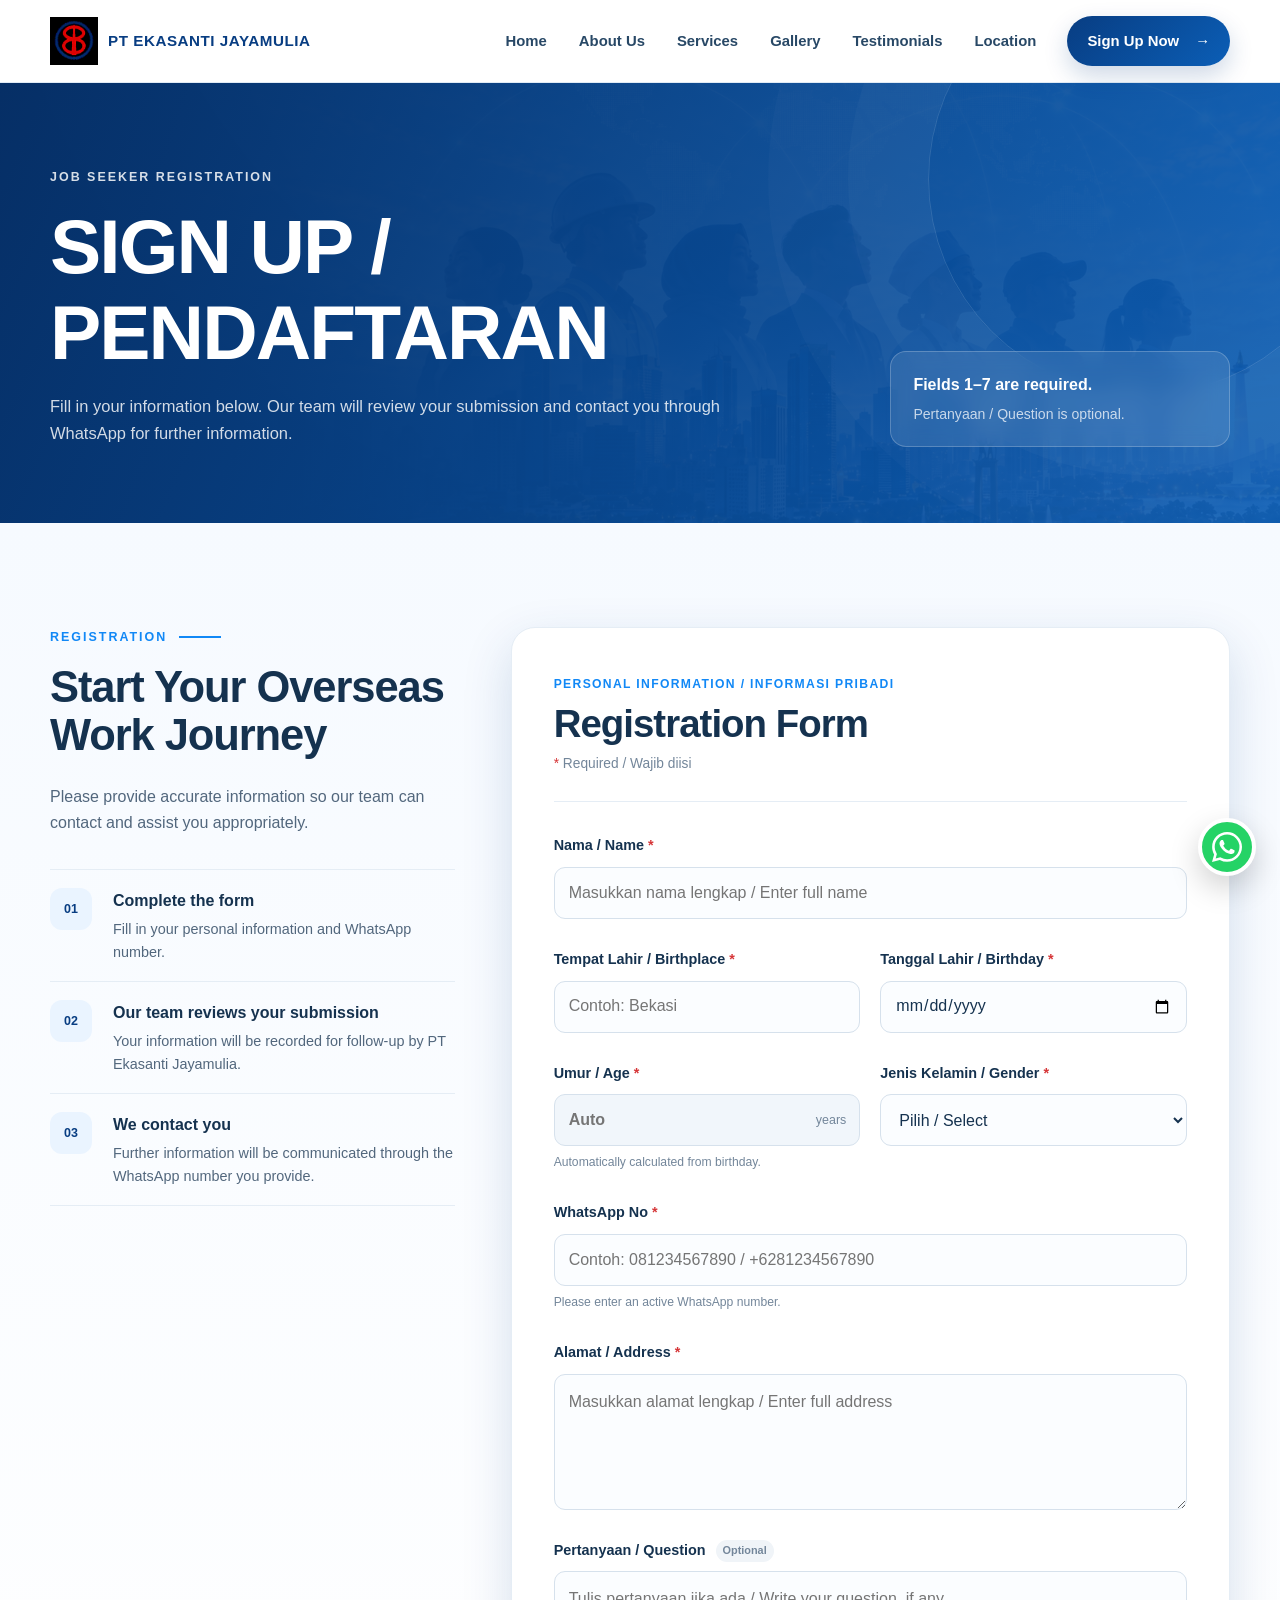
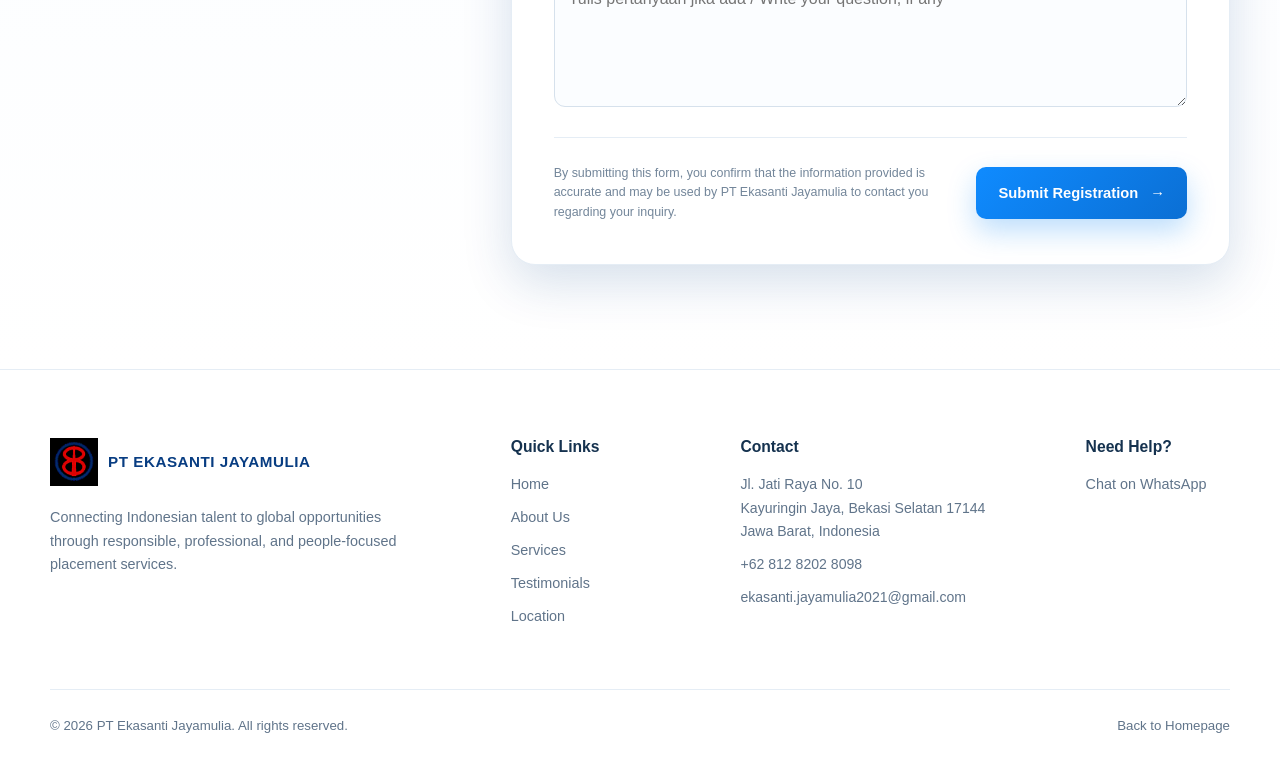
==== signup.html @ bb8eabd7 "Sign up" ====
<!DOCTYPE html>
<html lang="en">
<head>
  <meta charset="UTF-8" />
  <meta name="viewport" content="width=device-width, initial-scale=1.0" />
  <meta name="description" content="Sign up for overseas job placement information with PT Ekasanti Jayamulia." />
  <title>Sign Up | PT Ekasanti Jayamulia</title>
  <link rel="stylesheet" href="style.css" />
</head>
<body>
  <header class="site-header">
    <div class="container nav-wrap">
      <a class="brand" href="index.html#home" aria-label="PT Ekasanti Jayamulia home">
        <img src="assets/logo.png" alt="PT Ekasanti Jayamulia logo" />
        <span>PT EKASANTI JAYAMULIA</span>
      </a>

      <input class="nav-toggle" type="checkbox" id="nav-toggle" />
      <label class="nav-toggle-label" for="nav-toggle" aria-label="Toggle navigation">
        <span></span><span></span><span></span>
      </label>

      <nav class="main-nav" aria-label="Primary navigation">
        <a href="index.html#home">Home</a>
        <a href="index.html#about">About Us</a>
        <a href="index.html#services">Services</a>
        <a href="index.html#gallery">Gallery</a>
        <a href="index.html#testimonials">Testimonials</a>
        <a href="index.html#location">Location</a>
        <a class="nav-cta" href="#signup-form">Sign Up Now <span>→</span></a>
      </nav>
    </div>
  </header>

  <main>
    <section class="signup-hero">
      <div class="container signup-hero-inner">
        <div>
          <p class="eyebrow light">Job Seeker Registration</p>
          <h1>Sign Up / Pendaftaran</h1>
          <p>Fill in your information below. Our team will review your submission and contact you through WhatsApp for further information.</p>
        </div>
        <div class="signup-hero-note">
          <strong>Fields 1–7 are required.</strong>
          <span>Pertanyaan / Question is optional.</span>
        </div>
      </div>
    </section>

    <section class="section signup-section">
      <div class="container signup-layout">
        <aside class="signup-info">
          <p class="eyebrow">Registration <span></span></p>
          <h2>Start Your Overseas Work Journey</h2>
          <p>Please provide accurate information so our team can contact and assist you appropriately.</p>

          <div class="signup-info-card">
            <span class="signup-step">01</span>
            <div>
              <strong>Complete the form</strong>
              <p>Fill in your personal information and WhatsApp number.</p>
            </div>
          </div>
          <div class="signup-info-card">
            <span class="signup-step">02</span>
            <div>
              <strong>Our team reviews your submission</strong>
              <p>Your information will be recorded for follow-up by PT Ekasanti Jayamulia.</p>
            </div>
          </div>
          <div class="signup-info-card">
            <span class="signup-step">03</span>
            <div>
              <strong>We contact you</strong>
              <p>Further information will be communicated through the WhatsApp number you provide.</p>
            </div>
          </div>
        </aside>

        <div class="signup-form-card">
          <div class="form-heading">
            <span class="form-kicker">Personal Information / Informasi Pribadi</span>
            <h2>Registration Form</h2>
            <p><span class="required-mark">*</span> Required / Wajib diisi</p>
          </div>

          <form id="signup-form" data-endpoint="PASTE_YOUR_GOOGLE_APPS_SCRIPT_WEB_APP_URL_HERE" novalidate>
            <div class="form-grid">
              <div class="form-field full-width">
                <label for="name">Nama / Name <span class="required-mark">*</span></label>
                <input type="text" id="name" name="name" autocomplete="name" placeholder="Masukkan nama lengkap / Enter full name" required />
                <span class="field-error" data-error-for="name"></span>
              </div>

              <div class="form-field">
                <label for="birthplace">Tempat Lahir / Birthplace <span class="required-mark">*</span></label>
                <input type="text" id="birthplace" name="birthplace" placeholder="Contoh: Bekasi" required />
                <span class="field-error" data-error-for="birthplace"></span>
              </div>

              <div class="form-field">
                <label for="birthday">Tanggal Lahir / Birthday <span class="required-mark">*</span></label>
                <input type="date" id="birthday" name="birthday" required />
                <span class="field-error" data-error-for="birthday"></span>
              </div>

              <div class="form-field">
                <label for="age">Umur / Age <span class="required-mark">*</span></label>
                <div class="input-with-suffix">
                  <input type="number" id="age" name="age" inputmode="numeric" placeholder="Auto" readonly required />
                  <span>years</span>
                </div>
                <small class="field-help">Automatically calculated from birthday.</small>
                <span class="field-error" data-error-for="age"></span>
              </div>

              <div class="form-field">
                <label for="gender">Jenis Kelamin / Gender <span class="required-mark">*</span></label>
                <select id="gender" name="gender" required>
                  <option value="" selected disabled>Pilih / Select</option>
                  <option value="Laki-laki / Male">Laki-laki / Male</option>
                  <option value="Perempuan / Female">Perempuan / Female</option>
                </select>
                <span class="field-error" data-error-for="gender"></span>
              </div>

              <div class="form-field full-width">
                <label for="whatsapp">WhatsApp No <span class="required-mark">*</span></label>
                <input type="tel" id="whatsapp" name="whatsapp" inputmode="tel" autocomplete="tel" placeholder="Contoh: 081234567890 / +6281234567890" required />
                <small class="field-help">Please enter an active WhatsApp number.</small>
                <span class="field-error" data-error-for="whatsapp"></span>
              </div>

              <div class="form-field full-width">
                <label for="address">Alamat / Address <span class="required-mark">*</span></label>
                <textarea id="address" name="address" rows="4" autocomplete="street-address" placeholder="Masukkan alamat lengkap / Enter full address" required></textarea>
                <span class="field-error" data-error-for="address"></span>
              </div>

              <div class="form-field full-width">
                <label for="question">Pertanyaan / Question <span class="optional-label">Optional</span></label>
                <textarea id="question" name="question" rows="4" placeholder="Tulis pertanyaan jika ada / Write your question, if any"></textarea>
              </div>
            </div>

            <div class="honeypot" aria-hidden="true">
              <label for="website">Website</label>
              <input type="text" id="website" name="website" tabindex="-1" autocomplete="off" />
            </div>

            <input type="hidden" name="source" value="EJM Website Sign Up Form" />

            <div class="form-submit-row">
              <p>By submitting this form, you confirm that the information provided is accurate and may be used by PT Ekasanti Jayamulia to contact you regarding your inquiry.</p>
              <button class="btn btn-primary submit-btn" type="submit">
                <span class="submit-label">Submit Registration</span>
                <span class="submit-arrow">→</span>
              </button>
            </div>

            <div class="form-status" id="form-status" role="status" aria-live="polite"></div>
          </form>
        </div>
      </div>
    </section>
  </main>

  <footer class="site-footer signup-footer">
    <div class="container footer-grid">
      <div class="footer-brand">
        <a class="brand" href="index.html#home">
          <img src="assets/logo.png" alt="PT Ekasanti Jayamulia logo" />
          <span>PT EKASANTI JAYAMULIA</span>
        </a>
        <p>Connecting Indonesian talent to global opportunities through responsible, professional, and people-focused placement services.</p>
      </div>

      <div class="footer-col">
        <h3>Quick Links</h3>
        <a href="index.html#home">Home</a>
        <a href="index.html#about">About Us</a>
        <a href="index.html#services">Services</a>
        <a href="index.html#testimonials">Testimonials</a>
        <a href="index.html#location">Location</a>
      </div>

      <div class="footer-col footer-contact">
        <h3>Contact</h3>
        <p>Jl. Jati Raya No. 10<br />Kayuringin Jaya, Bekasi Selatan 17144<br />Jawa Barat, Indonesia</p>
        <a href="tel:+6281282028098">+62 812 8202 8098</a>
        <a href="mailto:ekasanti.jayamulia2021@gmail.com">ekasanti.jayamulia2021@gmail.com</a>
      </div>

      <div class="footer-col">
        <h3>Need Help?</h3>
        <a href="https://wa.me/6281282028098?text=Hello%20PT%20Ekasanti%20Jayamulia%2C%20I%20need%20help%20with%20the%20registration%20form." target="_blank" rel="noopener">Chat on WhatsApp</a>
      </div>
    </div>

    <div class="container footer-bottom">
      <span>© 2026 PT Ekasanti Jayamulia. All rights reserved.</span>
      <a href="index.html">Back to Homepage</a>
    </div>
  </footer>

  <a class="floating-whatsapp" href="https://wa.me/6281282028098?text=Hello%20PT%20Ekasanti%20Jayamulia%2C%20I%20need%20help%20with%20the%20registration%20form." target="_blank" rel="noopener" aria-label="Chat with us on WhatsApp">
    <svg viewBox="0 0 24 24" aria-hidden="true"><path d="M20.5 3.5A11.86 11.86 0 0 0 12.04 0C5.46 0 .1 5.35.1 11.93c0 2.1.55 4.16 1.6 5.97L0 24l6.26-1.64a11.9 11.9 0 0 0 5.78 1.47h.01C18.63 23.83 24 18.48 24 11.9c0-3.18-1.24-6.16-3.5-8.4ZM12.04 21.82a9.87 9.87 0 0 1-5.03-1.38l-.36-.21-3.72.98.99-3.62-.24-.37a9.84 9.84 0 0 1-1.52-5.29c0-5.46 4.45-9.9 9.91-9.9 2.65 0 5.13 1.03 7 2.9a9.84 9.84 0 0 1 2.9 7c-.02 5.46-4.47 9.9-9.93 9.9Zm5.43-7.42c-.3-.15-1.76-.87-2.03-.97-.27-.1-.47-.15-.67.15-.2.3-.77.97-.94 1.17-.17.2-.35.22-.65.07-.3-.15-1.25-.46-2.39-1.48a8.96 8.96 0 0 1-1.65-2.05c-.17-.3-.02-.46.13-.61.13-.13.3-.35.45-.52.15-.17.2-.3.3-.5.1-.2.05-.37-.03-.52-.07-.15-.67-1.62-.92-2.22-.24-.58-.49-.5-.67-.51h-.57c-.2 0-.52.07-.79.37-.27.3-1.04 1.02-1.04 2.49s1.07 2.89 1.22 3.09c.15.2 2.1 3.2 5.08 4.48.71.31 1.27.49 1.7.63.71.23 1.36.2 1.87.12.57-.08 1.76-.72 2.01-1.42.25-.7.25-1.3.17-1.42-.07-.13-.27-.2-.57-.35Z"/></svg>
  </a>

  <script src="signup.js"></script>
</body>
</html>
---- style.css ----
:root {
  --navy: #083d82;
  --navy-2: #062f66;
  --blue: #1188f6;
  --blue-2: #0c73d8;
  --sky: #eaf4ff;
  --ink: #15324f;
  --text: #52677d;
  --muted: #73869a;
  --line: #e5edf5;
  --bg: #f7faff;
  --white: #ffffff;
  --shadow: 0 14px 40px rgba(18, 66, 115, 0.09);
  --shadow-strong: 0 18px 50px rgba(9, 61, 130, 0.16);
  --radius: 22px;
  --container: 1180px;
}

* {
  box-sizing: border-box;
}

html {
  scroll-behavior: smooth;
  scroll-padding-top: 90px;
}

body {
  margin: 0;
  color: var(--text);
  background: var(--white);
  font-family: Inter, ui-sans-serif, -apple-system, BlinkMacSystemFont, "Segoe UI", Roboto, Arial, sans-serif;
  line-height: 1.65;
  -webkit-font-smoothing: antialiased;
}

img {
  display: block;
  max-width: 100%;
}

a {
  color: inherit;
  text-decoration: none;
}

button,
input,
textarea,
select {
  font: inherit;
}

.container {
  width: min(calc(100% - 40px), var(--container));
  margin-inline: auto;
}

.section {
  padding: 104px 0;
}

h1,
h2,
h3,
p {
  margin-top: 0;
}

h1,
h2,
h3 {
  color: var(--ink);
  line-height: 1.12;
}

h1,
h2 {
  font-family: "Arial Narrow", "Roboto Condensed", "Aptos Narrow", Arial, sans-serif;
  letter-spacing: -0.025em;
}

h2 {
  margin-bottom: 24px;
  font-size: clamp(2.15rem, 4vw, 3.35rem);
  font-weight: 800;
}

h3 {
  font-size: 1.15rem;
}

.eyebrow {
  display: flex;
  align-items: center;
  gap: 12px;
  margin-bottom: 15px;
  color: var(--blue);
  font-size: 0.78rem;
  font-weight: 800;
  letter-spacing: 0.16em;
  text-transform: uppercase;
}

.eyebrow > span {
  display: inline-block;
  width: 42px;
  height: 2px;
  background: currentColor;
}

.eyebrow.light {
  color: rgba(255, 255, 255, 0.84);
}

.muted {
  color: var(--muted);
}

.site-header {
  position: sticky;
  top: 0;
  z-index: 1000;
  border-bottom: 1px solid rgba(222, 233, 244, 0.9);
  background: rgba(255, 255, 255, 0.95);
  backdrop-filter: blur(16px);
}

.nav-wrap {
  display: flex;
  min-height: 82px;
  align-items: center;
  justify-content: space-between;
  gap: 26px;
}

.brand {
  display: inline-flex;
  align-items: center;
  gap: 10px;
  min-width: max-content;
  color: var(--navy);
  font-family: "Arial Narrow", Arial, sans-serif;
  font-size: 0.95rem;
  font-weight: 900;
  letter-spacing: 0.035em;
}

.brand img {
  width: 48px;
  height: 48px;
  object-fit: contain;
}

.main-nav {
  display: flex;
  align-items: center;
  gap: 6px;
  color: #284866;
  font-size: 0.93rem;
  font-weight: 650;
}

.main-nav > a:not(.nav-cta) {
  padding: 11px 13px;
  border-radius: 12px;
  transition: background 0.2s ease, color 0.2s ease;
}

.main-nav > a:not(.nav-cta):hover,
.main-nav > a.active {
  color: var(--navy);
  background: var(--sky);
}

.nav-cta {
  display: inline-flex;
  align-items: center;
  gap: 16px;
  margin-left: 12px;
  padding: 13px 20px;
  border-radius: 999px;
  color: var(--white);
  background: linear-gradient(135deg, var(--navy), #0b5eb6);
  box-shadow: 0 10px 24px rgba(8, 61, 130, 0.2);
}

.nav-cta:hover {
  transform: translateY(-1px);
}

.nav-toggle,
.nav-toggle-label {
  display: none;
}

.hero {
  position: relative;
  min-height: 690px;
  display: flex;
  align-items: center;
  overflow: hidden;
  background-image: url("assets/hero.png");
  background-size: cover;
  background-position: center;
}

.hero::after {
  content: "";
  position: absolute;
  inset: 0;
  background: linear-gradient(90deg, rgba(2, 30, 70, 0.42) 0%, rgba(2, 30, 70, 0.1) 46%, rgba(0, 0, 0, 0) 75%);
}

.hero-overlay {
  position: absolute;
  inset: 0;
  background: linear-gradient(180deg, rgba(0, 34, 75, 0.02) 40%, rgba(0, 23, 56, 0.2) 100%);
}

.hero-content {
  position: relative;
  z-index: 2;
  padding-top: 40px;
  padding-bottom: 40px;
}

.hero-content > * {
  max-width: 610px;
}

.hero h1 {
  margin-bottom: 22px;
  color: var(--white);
  font-size: clamp(3rem, 6.4vw, 5.7rem);
  font-weight: 900;
  text-transform: uppercase;
  text-shadow: 0 6px 24px rgba(0, 0, 0, 0.16);
}

.hero-copy {
  margin-bottom: 34px;
  color: rgba(255, 255, 255, 0.9);
  font-size: 1.05rem;
  line-height: 1.75;
}

.hero-actions {
  display: flex;
  flex-wrap: wrap;
  gap: 14px;
}

.btn {
  display: inline-flex;
  min-height: 52px;
  align-items: center;
  justify-content: center;
  gap: 12px;
  padding: 0 22px;
  border-radius: 10px;
  font-size: 0.92rem;
  font-weight: 800;
  transition: transform 0.2s ease, box-shadow 0.2s ease, background 0.2s ease;
}

.btn:hover {
  transform: translateY(-2px);
}

.btn-primary {
  color: var(--white);
  background: linear-gradient(135deg, #0f8bff, #0b6fd4);
  box-shadow: 0 12px 28px rgba(17, 136, 246, 0.28);
}

.btn-light {
  color: var(--navy);
  background: var(--white);
  box-shadow: 0 12px 30px rgba(0, 0, 0, 0.08);
}

.two-col {
  display: grid;
  grid-template-columns: 0.95fr 1.05fr;
  gap: 74px;
  align-items: center;
}

.about-image-wrap {
  position: relative;
}

.about-image-wrap > img {
  width: 100%;
  aspect-ratio: 1 / 1;
  object-fit: cover;
  border-radius: 24px;
  box-shadow: var(--shadow-strong);
}

.experience-badge {
  position: absolute;
  right: -28px;
  bottom: 30px;
  width: 170px;
  padding: 20px;
  border-radius: 18px;
  color: var(--white);
  background: linear-gradient(145deg, var(--navy), var(--blue));
  box-shadow: var(--shadow-strong);
}

.experience-badge strong {
  display: block;
  margin-bottom: 4px;
  font-size: 2.3rem;
  line-height: 1;
}

.experience-badge span {
  display: block;
  font-size: 0.82rem;
  line-height: 1.35;
}

.about-copy p:not(.eyebrow) {
  margin-bottom: 18px;
  font-size: 1.02rem;
}

.services-section {
  background: linear-gradient(180deg, #f9fbfe 0%, #f4f9ff 100%);
}

.section-heading {
  margin-bottom: 42px;
}

.split-heading {
  display: flex;
  align-items: end;
  justify-content: space-between;
  gap: 30px;
}

.split-heading h2 {
  margin-bottom: 0;
}

.text-link {
  display: inline-flex;
  align-items: center;
  gap: 12px;
  padding: 11px 18px;
  border: 1px solid #b9d7f5;
  border-radius: 999px;
  color: var(--navy);
  font-size: 0.9rem;
  font-weight: 800;
  background: var(--white);
}

.service-grid {
  display: grid;
  grid-template-columns: repeat(4, 1fr);
  gap: 20px;
}

.service-card {
  overflow: hidden;
  border: 1px solid #e3edf8;
  border-radius: 18px;
  background: var(--white);
  box-shadow: var(--shadow);
  transition: transform 0.25s ease, box-shadow 0.25s ease;
}

.service-card:hover {
  transform: translateY(-6px);
  box-shadow: var(--shadow-strong);
}

.service-card > img {
  width: 100%;
  aspect-ratio: 1.45 / 1;
  object-fit: cover;
}

.service-body {
  display: flex;
  min-height: 116px;
  align-items: center;
  gap: 14px;
  padding: 20px;
}

.service-body h3 {
  margin: 0;
  color: var(--navy);
  font-size: 1.02rem;
  line-height: 1.35;
}

.icon-circle {
  flex: 0 0 48px;
  display: grid;
  width: 48px;
  height: 48px;
  place-items: center;
  border-radius: 50%;
  color: var(--white);
  background: var(--blue);
}

.icon-circle svg {
  width: 25px;
  fill: currentColor;
}

.opportunity-section {
  background: var(--white);
}

.opportunity-grid {
  display: grid;
  grid-template-columns: repeat(2, minmax(0, 1fr));
  border: 1px solid var(--line);
  border-radius: 26px;
  overflow: hidden;
  box-shadow: var(--shadow);
}

.opportunity-panel {
  padding: 52px;
  background: #fbfdff;
}

.opportunity-panel + .opportunity-panel {
  border-left: 1px solid var(--line);
  background: #f8fbff;
}

.opportunity-panel h2 {
  font-size: clamp(2rem, 3.2vw, 2.75rem);
}

.country-grid {
  display: grid;
  grid-template-columns: repeat(3, 1fr);
  gap: 13px;
  margin: 30px 0 22px;
}

.country {
  display: flex;
  min-height: 118px;
  flex-direction: column;
  align-items: center;
  justify-content: center;
  gap: 8px;
  padding: 16px 8px;
  border: 1px solid #e5edf7;
  border-radius: 14px;
  background: var(--white);
  text-align: center;
}

.flag {
  display: grid;
  width: 52px;
  height: 52px;
  place-items: center;
  border: 2px solid #d3e4f8;
  border-radius: 50%;
  font-size: 1.9rem;
  background: var(--white);
}

.country strong {
  color: var(--navy);
  font-size: 0.8rem;
  text-transform: uppercase;
}

.opportunity-panel small {
  color: #8494a5;
}

.sector-grid {
  display: grid;
  grid-template-columns: repeat(3, 1fr);
  gap: 14px;
  margin-top: 30px;
}

.sector-card {
  display: flex;
  min-height: 130px;
  flex-direction: column;
  align-items: center;
  justify-content: center;
  gap: 9px;
  padding: 18px 10px;
  border: 1px solid #e5edf7;
  border-radius: 14px;
  background: var(--white);
  text-align: center;
  box-shadow: 0 7px 20px rgba(21, 74, 127, 0.04);
}

.sector-card span {
  font-size: 2rem;
}

.sector-card strong {
  color: var(--navy);
  font-size: 0.8rem;
  line-height: 1.4;
}

.gallery-section {
  background: linear-gradient(180deg, #f4f8fe 0%, #ffffff 80%);
}

.centered-heading {
  max-width: 700px;
  margin-right: auto;
  margin-left: auto;
  text-align: center;
}

.centered-heading .eyebrow {
  justify-content: center;
}

.centered-heading h2 {
  margin-bottom: 14px;
}

.centered-heading > p:last-child {
  color: var(--muted);
}

.gallery-grid {
  display: grid;
  grid-template-columns: repeat(4, 1fr);
  grid-auto-rows: 190px;
  gap: 14px;
}

.gallery-item {
  margin: 0;
  overflow: hidden;
  border-radius: 16px;
  background: #dfeaf5;
}

.gallery-item.wide {
  grid-column: span 2;
}

.gallery-item.tall {
  grid-row: span 2;
}

.gallery-item img {
  width: 100%;
  height: 100%;
  object-fit: cover;
  transition: transform 0.45s ease;
}

.gallery-item:hover img {
  transform: scale(1.06);
}

.testimonials-section {
  background: var(--white);
}

.testimonial-grid {
  display: grid;
  grid-template-columns: repeat(3, 1fr);
  gap: 22px;
}

.testimonial-card {
  display: grid;
  grid-template-columns: 88px 1fr;
  gap: 18px;
  padding: 24px;
  border: 1px solid var(--line);
  border-radius: 20px;
  background: var(--white);
  box-shadow: var(--shadow);
}

.testimonial-card img {
  width: 88px;
  height: 108px;
  object-fit: cover;
  border-radius: 13px;
}

.stars {
  margin-bottom: 10px;
  color: #ffb300;
  font-size: 0.9rem;
  letter-spacing: 0.08em;
}

blockquote {
  margin: 0 0 16px;
  color: #405a73;
  font-size: 0.94rem;
  line-height: 1.65;
}

.testimonial-card strong {
  color: var(--navy);
}

.location-section {
  background: #f8fbff;
}

.location-grid {
  display: grid;
  grid-template-columns: 0.75fr 1.25fr;
  gap: 60px;
  align-items: center;
}

.location-copy > p:not(.eyebrow) {
  max-width: 500px;
}

.contact-detail {
  display: flex;
  gap: 14px;
  margin-top: 22px;
}

.contact-detail p {
  margin: 3px 0 0;
}

.contact-detail strong {
  color: var(--ink);
}

.contact-icon {
  flex: 0 0 38px;
  display: grid;
  width: 38px;
  height: 38px;
  place-items: center;
  border-radius: 50%;
  color: var(--blue);
  background: #e7f3ff;
}

.location-btn {
  margin-top: 28px;
}

.map-card {
  overflow: hidden;
  min-height: 470px;
  border: 10px solid var(--white);
  border-radius: 24px;
  background: var(--white);
  box-shadow: var(--shadow-strong);
}

.map-card iframe {
  display: block;
  width: 100%;
  height: 470px;
  border: 0;
}

.partner-section {
  padding: 58px 0;
  color: var(--white);
  background: linear-gradient(135deg, var(--navy-2), #0c61b5);
}

.partner-inner {
  display: grid;
  grid-template-columns: 1.1fr 0.9fr;
  align-items: center;
  gap: 42px;
}

.partner-section h2 {
  max-width: 640px;
  margin-bottom: 0;
  color: var(--white);
  font-size: clamp(1.75rem, 3vw, 2.65rem);
}

.partner-actions {
  display: grid;
  grid-template-columns: repeat(2, 1fr);
  gap: 14px;
}

.partner-card {
  position: relative;
  display: flex;
  min-height: 132px;
  flex-direction: column;
  justify-content: center;
  padding: 20px 48px 20px 22px;
  border-radius: 16px;
  color: var(--navy);
  background: var(--white);
  transition: transform 0.2s ease, box-shadow 0.2s ease;
}

.partner-card:hover {
  transform: translateY(-3px);
  box-shadow: 0 16px 34px rgba(0, 0, 0, 0.16);
}

.partner-label {
  margin-bottom: 5px;
  color: var(--muted);
  font-size: 0.77rem;
  font-weight: 700;
}

.partner-card strong {
  line-height: 1.25;
}

.partner-card .arrow {
  position: absolute;
  right: 20px;
  font-size: 1.45rem;
}

.site-footer {
  padding-top: 68px;
  color: #60748a;
  background: var(--white);
}

.footer-grid {
  display: grid;
  grid-template-columns: 1.45fr 0.65fr 1.05fr 0.5fr;
  gap: 42px;
  padding-bottom: 52px;
}

.footer-brand .brand {
  margin-bottom: 20px;
}

.footer-brand p {
  max-width: 380px;
  font-size: 0.9rem;
}

.footer-col h3 {
  margin-bottom: 18px;
  color: var(--ink);
  font-size: 0.98rem;
}

.footer-col > a {
  display: block;
  width: fit-content;
  margin-bottom: 9px;
  font-size: 0.9rem;
}

.footer-col > a:hover {
  color: var(--blue);
}

.footer-contact p,
.footer-contact a {
  margin-bottom: 10px;
  font-size: 0.88rem;
}

.license {
  color: var(--navy);
  font-weight: 700;
}

.socials {
  display: flex;
  gap: 10px;
}

.socials a {
  display: grid;
  width: 40px;
  height: 40px;
  place-items: center;
  border-radius: 50%;
  color: var(--white);
  background: var(--blue);
  font-weight: 800;
}

.footer-bottom {
  display: flex;
  align-items: center;
  justify-content: space-between;
  gap: 20px;
  min-height: 72px;
  border-top: 1px solid var(--line);
  font-size: 0.83rem;
}

.footer-bottom div {
  display: flex;
  gap: 14px;
}

.floating-whatsapp {
  position: fixed;
  right: 24px;
  bottom: 24px;
  z-index: 990;
  display: grid;
  width: 58px;
  height: 58px;
  place-items: center;
  border: 4px solid var(--white);
  border-radius: 50%;
  color: var(--white);
  background: #25d366;
  box-shadow: 0 12px 30px rgba(0, 0, 0, 0.18);
  transition: transform 0.2s ease;
}

.floating-whatsapp:hover {
  transform: scale(1.06);
}

.floating-whatsapp svg {
  width: 30px;
  fill: currentColor;
}

@media (max-width: 1100px) {
  .main-nav {
    gap: 2px;
    font-size: 0.86rem;
  }

  .main-nav > a:not(.nav-cta) {
    padding: 10px 9px;
  }

  .nav-cta {
    margin-left: 4px;
    padding: 12px 15px;
  }

  .service-grid {
    grid-template-columns: repeat(2, 1fr);
  }

  .testimonial-grid {
    grid-template-columns: 1fr;
  }

  .testimonial-card {
    grid-template-columns: 110px 1fr;
  }

  .testimonial-card img {
    width: 110px;
    height: 135px;
  }

  .partner-inner {
    grid-template-columns: 1fr;
  }

  .partner-actions {
    max-width: 620px;
  }
}

@media (max-width: 900px) {
  .section {
    padding: 82px 0;
  }

  .nav-toggle-label {
    display: flex;
    width: 38px;
    height: 38px;
    flex-direction: column;
    align-items: center;
    justify-content: center;
    gap: 5px;
    border-radius: 10px;
    cursor: pointer;
    background: var(--sky);
  }

  .nav-toggle-label span {
    width: 20px;
    height: 2px;
    border-radius: 2px;
    background: var(--navy);
  }

  .main-nav {
    position: absolute;
    top: 82px;
    left: 0;
    right: 0;
    display: grid;
    max-height: 0;
    overflow: hidden;
    padding: 0 20px;
    background: var(--white);
    box-shadow: 0 20px 40px rgba(13, 53, 94, 0.1);
    transition: max-height 0.3s ease, padding 0.3s ease;
  }

  .nav-toggle:checked ~ .main-nav {
    max-height: 620px;
    padding-top: 16px;
    padding-bottom: 20px;
  }

  .main-nav > a:not(.nav-cta),
  .nav-cta {
    width: 100%;
    margin: 0;
    padding: 13px 14px;
  }

  .nav-cta {
    justify-content: space-between;
    margin-top: 7px;
    border-radius: 12px;
  }

  .hero {
    min-height: 620px;
    background-position: 62% center;
  }

  .hero::after {
    background: linear-gradient(90deg, rgba(2, 27, 62, 0.88) 0%, rgba(2, 27, 62, 0.64) 55%, rgba(2, 27, 62, 0.12) 100%);
  }

  .two-col,
  .opportunity-grid,
  .location-grid {
    grid-template-columns: 1fr;
  }

  .about-image-wrap {
    max-width: 620px;
  }

  .experience-badge {
    right: 22px;
  }

  .opportunity-panel + .opportunity-panel {
    border-top: 1px solid var(--line);
    border-left: 0;
  }

  .location-grid {
    gap: 42px;
  }

  .footer-grid {
    grid-template-columns: repeat(2, 1fr);
  }

  .gallery-grid {
    grid-template-columns: repeat(2, 1fr);
  }
}

@media (max-width: 640px) {
  .container {
    width: min(calc(100% - 28px), var(--container));
  }

  .section {
    padding: 68px 0;
  }

  .brand span {
    font-size: 0.78rem;
  }

  .brand img {
    width: 42px;
    height: 42px;
  }

  .nav-wrap {
    min-height: 72px;
  }

  .main-nav {
    top: 72px;
  }

  .hero {
    min-height: 620px;
    background-position: 67% center;
  }

  .hero::after {
    background: linear-gradient(90deg, rgba(0, 29, 68, 0.92) 0%, rgba(0, 29, 68, 0.75) 65%, rgba(0, 29, 68, 0.24) 100%);
  }

  .hero-content {
    padding-top: 20px;
  }

  .hero h1 {
    max-width: 430px;
    font-size: clamp(2.6rem, 13vw, 4.2rem);
  }

  .hero-copy {
    max-width: 460px;
    font-size: 0.96rem;
  }

  .hero-actions,
  .split-heading {
    align-items: stretch;
    flex-direction: column;
  }

  .btn {
    width: 100%;
  }

  .experience-badge {
    right: 12px;
    bottom: 12px;
    width: 150px;
  }

  .service-grid {
    grid-template-columns: 1fr;
  }

  .opportunity-panel {
    padding: 34px 22px;
  }

  .country-grid,
  .sector-grid {
    grid-template-columns: repeat(2, 1fr);
  }

  .gallery-grid {
    display: flex;
    overflow-x: auto;
    gap: 12px;
    scroll-snap-type: x mandatory;
    padding-bottom: 10px;
  }

  .gallery-item,
  .gallery-item.wide,
  .gallery-item.tall {
    flex: 0 0 82%;
    height: 250px;
    grid-column: auto;
    grid-row: auto;
    scroll-snap-align: start;
  }

  .testimonial-grid {
    display: flex;
    overflow-x: auto;
    scroll-snap-type: x mandatory;
    padding-bottom: 10px;
  }

  .testimonial-card {
    flex: 0 0 88%;
    grid-template-columns: 76px 1fr;
    padding: 20px;
    scroll-snap-align: start;
  }

  .testimonial-card img {
    width: 76px;
    height: 94px;
  }

  .map-card,
  .map-card iframe {
    min-height: 360px;
    height: 360px;
  }

  .partner-actions {
    grid-template-columns: 1fr;
  }

  .footer-grid {
    grid-template-columns: 1fr;
    gap: 28px;
  }

  .footer-bottom {
    min-height: 100px;
    flex-direction: column;
    align-items: flex-start;
    justify-content: center;
  }

  .floating-whatsapp {
    right: 16px;
    bottom: 16px;
  }
}

/* Sign Up Page */
.signup-hero {
  position: relative;
  overflow: hidden;
  padding: 84px 0 76px;
  color: var(--white);
  background:
    linear-gradient(115deg, rgba(6, 47, 102, 0.98), rgba(11, 94, 182, 0.92)),
    url("assets/hero.png") center / cover no-repeat;
}

.signup-hero::after {
  content: "";
  position: absolute;
  top: -120px;
  right: -80px;
  width: 430px;
  height: 430px;
  border: 1px solid rgba(255, 255, 255, 0.13);
  border-radius: 50%;
  box-shadow: 0 0 0 80px rgba(255, 255, 255, 0.025), 0 0 0 160px rgba(255, 255, 255, 0.018);
}

.signup-hero-inner {
  position: relative;
  z-index: 1;
  display: grid;
  grid-template-columns: 1.4fr 0.6fr;
  align-items: end;
  gap: 48px;
}

.signup-hero h1 {
  margin-bottom: 18px;
  color: var(--white);
  font-size: clamp(2.8rem, 6vw, 5rem);
  text-transform: uppercase;
}

.signup-hero p:not(.eyebrow) {
  max-width: 720px;
  margin-bottom: 0;
  color: rgba(255, 255, 255, 0.82);
  font-size: 1.03rem;
}

.signup-hero-note {
  display: flex;
  flex-direction: column;
  gap: 4px;
  padding: 20px 22px;
  border: 1px solid rgba(255, 255, 255, 0.22);
  border-radius: 16px;
  background: rgba(255, 255, 255, 0.1);
  backdrop-filter: blur(10px);
}

.signup-hero-note strong {
  color: var(--white);
}

.signup-hero-note span {
  color: rgba(255, 255, 255, 0.74);
  font-size: 0.88rem;
}

.signup-section {
  background: linear-gradient(180deg, #f6faff 0%, #ffffff 100%);
}

.signup-layout {
  display: grid;
  grid-template-columns: 0.72fr 1.28fr;
  gap: 56px;
  align-items: start;
}

.signup-info {
  position: sticky;
  top: 112px;
}

.signup-info > p:not(.eyebrow) {
  max-width: 430px;
  margin-bottom: 32px;
}

.signup-info h2 {
  font-size: clamp(2.1rem, 3.4vw, 3rem);
}

.signup-info-card {
  display: grid;
  grid-template-columns: 48px 1fr;
  gap: 15px;
  padding: 18px 0;
  border-top: 1px solid var(--line);
}

.signup-info-card:last-child {
  border-bottom: 1px solid var(--line);
}

.signup-step {
  display: grid;
  width: 42px;
  height: 42px;
  place-items: center;
  border-radius: 12px;
  color: var(--navy);
  background: var(--sky);
  font-size: 0.78rem;
  font-weight: 900;
}

.signup-info-card strong {
  color: var(--ink);
}

.signup-info-card p {
  margin: 4px 0 0;
  font-size: 0.9rem;
  line-height: 1.55;
}

.signup-form-card {
  padding: 42px;
  border: 1px solid var(--line);
  border-radius: 24px;
  background: var(--white);
  box-shadow: var(--shadow-strong);
}

.form-heading {
  margin-bottom: 32px;
  padding-bottom: 25px;
  border-bottom: 1px solid var(--line);
}

.form-heading h2 {
  margin: 6px 0 8px;
  font-size: clamp(2rem, 3vw, 2.7rem);
}

.form-heading p {
  margin: 0;
  color: var(--muted);
  font-size: 0.86rem;
}

.form-kicker {
  color: var(--blue);
  font-size: 0.76rem;
  font-weight: 850;
  letter-spacing: 0.11em;
  text-transform: uppercase;
}

.form-grid {
  display: grid;
  grid-template-columns: repeat(2, minmax(0, 1fr));
  gap: 24px 20px;
}

.form-field {
  display: flex;
  min-width: 0;
  flex-direction: column;
}

.form-field.full-width {
  grid-column: 1 / -1;
}

.form-field label {
  margin-bottom: 9px;
  color: var(--ink);
  font-size: 0.9rem;
  font-weight: 750;
}

.required-mark {
  color: #d63638;
}

.optional-label {
  display: inline-block;
  margin-left: 6px;
  padding: 2px 7px;
  border-radius: 999px;
  color: var(--muted);
  background: #f0f4f8;
  font-size: 0.68rem;
  font-weight: 700;
  vertical-align: middle;
}

.form-field input,
.form-field select,
.form-field textarea {
  width: 100%;
  border: 1px solid #d6e1ec;
  border-radius: 11px;
  outline: none;
  color: var(--ink);
  background: #fbfdff;
  transition: border-color 0.2s ease, box-shadow 0.2s ease, background 0.2s ease;
}

.form-field input,
.form-field select {
  min-height: 52px;
  padding: 0 14px;
}

.form-field textarea {
  min-height: 118px;
  padding: 14px;
  resize: vertical;
}

.form-field input:focus,
.form-field select:focus,
.form-field textarea:focus {
  border-color: var(--blue);
  background: var(--white);
  box-shadow: 0 0 0 4px rgba(17, 136, 246, 0.1);
}

.form-field input[readonly] {
  cursor: default;
  color: var(--navy);
  background: #f1f6fb;
  font-weight: 750;
}

.form-field .is-invalid {
  border-color: #d63638;
  box-shadow: 0 0 0 3px rgba(214, 54, 56, 0.08);
}

.field-help {
  margin-top: 6px;
  color: var(--muted);
  font-size: 0.76rem;
}

.field-error {
  min-height: 0;
  margin-top: 5px;
  color: #c6292b;
  font-size: 0.76rem;
  font-weight: 650;
}

.input-with-suffix {
  position: relative;
}

.input-with-suffix input {
  padding-right: 64px;
}

.input-with-suffix > span {
  position: absolute;
  top: 50%;
  right: 14px;
  color: var(--muted);
  font-size: 0.78rem;
  transform: translateY(-50%);
}

.form-submit-row {
  display: flex;
  align-items: center;
  justify-content: space-between;
  gap: 24px;
  margin-top: 30px;
  padding-top: 26px;
  border-top: 1px solid var(--line);
}

.form-submit-row p {
  max-width: 480px;
  margin: 0;
  color: var(--muted);
  font-size: 0.78rem;
  line-height: 1.55;
}

.submit-btn {
  flex: 0 0 auto;
  min-width: 205px;
  border: 0;
  cursor: pointer;
}

.submit-btn:disabled {
  cursor: not-allowed;
  opacity: 0.7;
  transform: none;
}

.form-status {
  display: none;
  margin-top: 20px;
  padding: 15px 17px;
  border-radius: 11px;
  font-size: 0.9rem;
  font-weight: 650;
}

.form-status.show {
  display: block;
}

.form-status.success {
  border: 1px solid #b9e4c7;
  color: #176a33;
  background: #eefaf2;
}

.form-status.error {
  border: 1px solid #f0c5c5;
  color: #a32325;
  background: #fff3f3;
}

.honeypot {
  position: absolute !important;
  width: 1px !important;
  height: 1px !important;
  overflow: hidden !important;
  clip: rect(0 0 0 0) !important;
  clip-path: inset(50%) !important;
  white-space: nowrap !important;
}

.signup-footer {
  border-top: 1px solid var(--line);
}

@media (max-width: 900px) {
  .signup-hero-inner,
  .signup-layout {
    grid-template-columns: 1fr;
  }

  .signup-hero-inner {
    gap: 28px;
  }

  .signup-hero-note {
    max-width: 520px;
  }

  .signup-info {
    position: static;
  }
}

@media (max-width: 640px) {
  .signup-hero {
    padding: 64px 0 58px;
  }

  .signup-form-card {
    padding: 26px 18px;
    border-radius: 18px;
  }

  .form-grid {
    grid-template-columns: 1fr;
    gap: 20px;
  }

  .form-field.full-width {
    grid-column: auto;
  }

  .form-submit-row {
    align-items: stretch;
    flex-direction: column;
  }

  .submit-btn {
    width: 100%;
  }
}
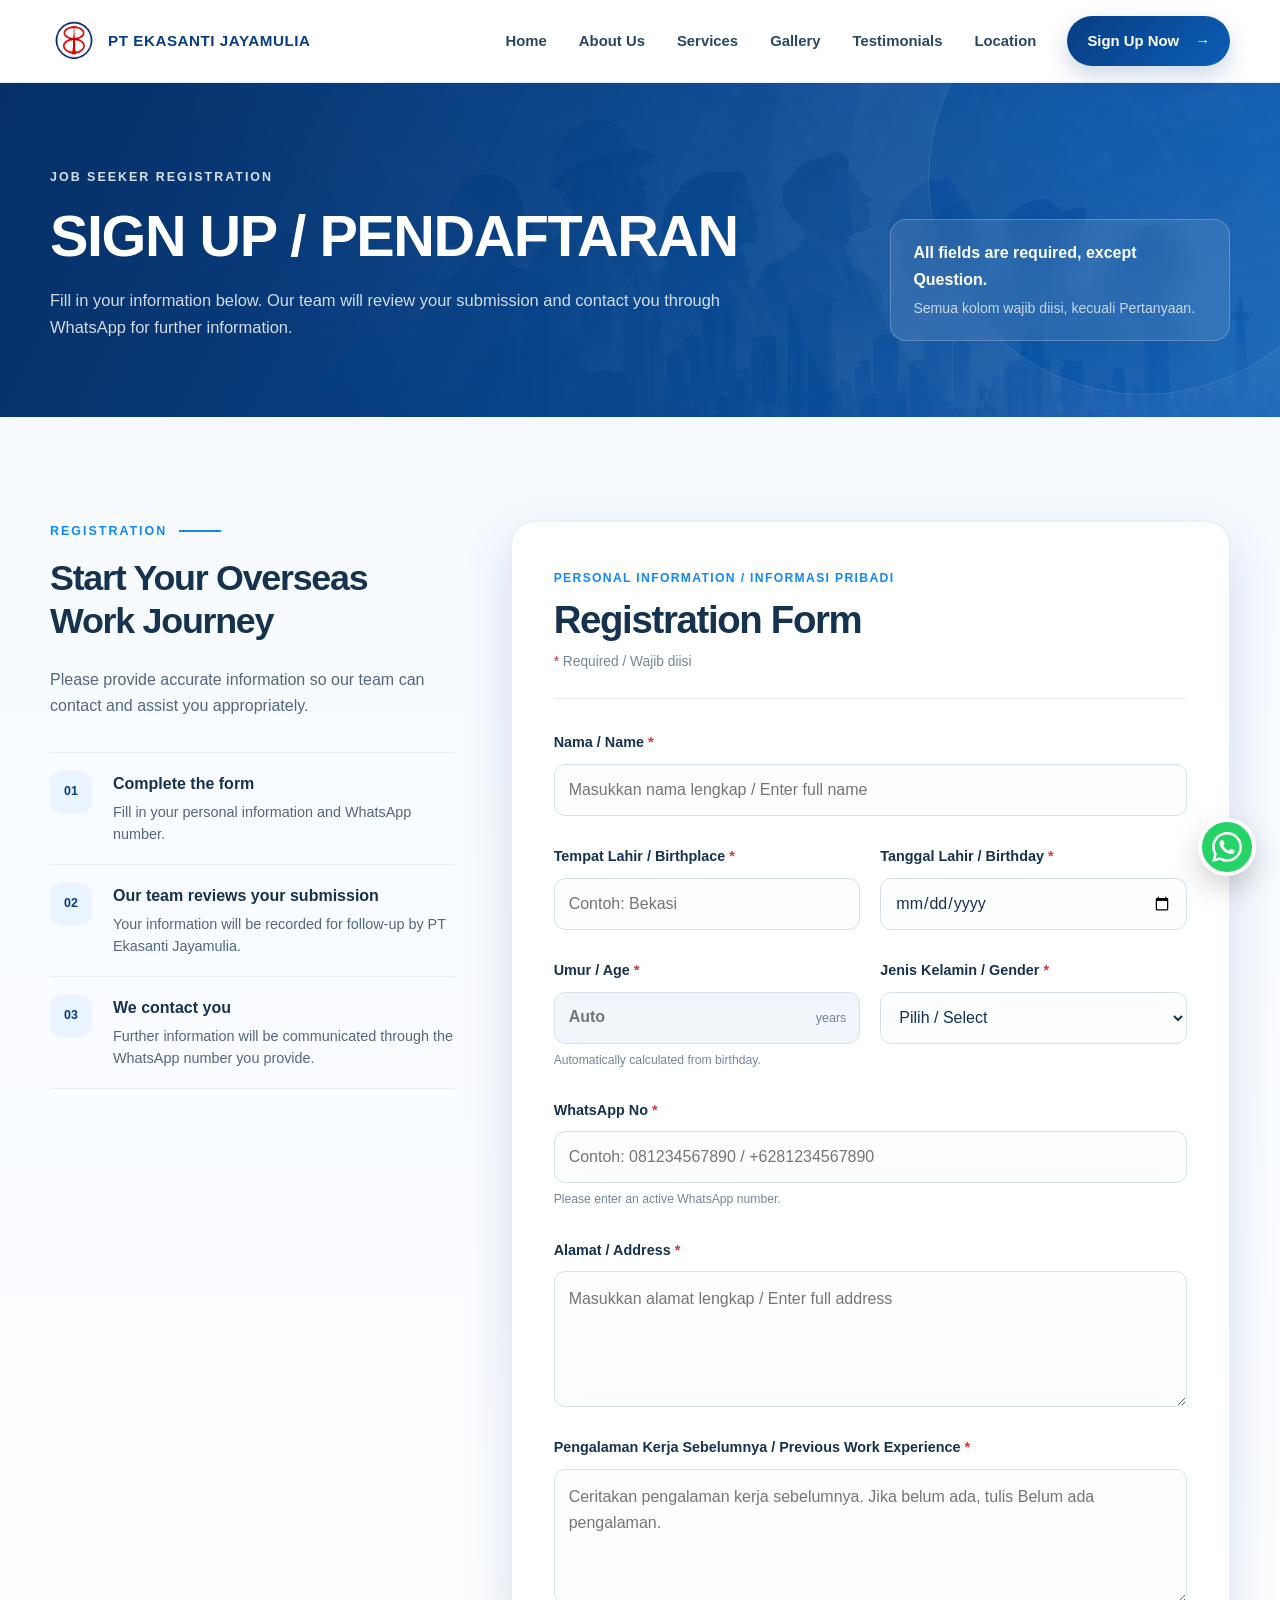
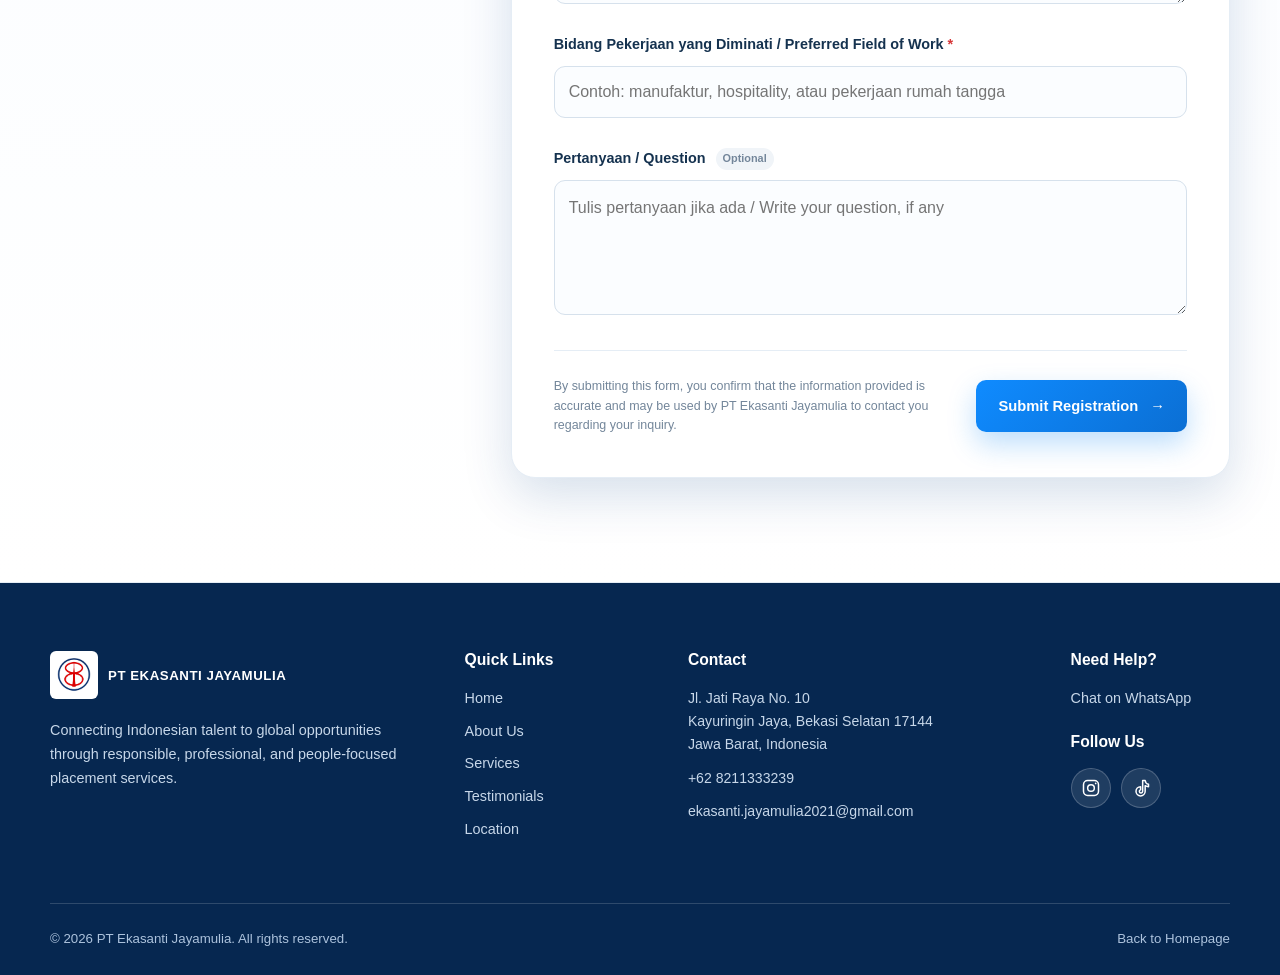
==== commit 20bc782e: "revision" ====
--- a/signup.html
+++ b/signup.html
@@ -1,212 +1,205 @@
 <!DOCTYPE html>
+
 <html lang="en">
 <head>
-  <meta charset="UTF-8" />
-  <meta name="viewport" content="width=device-width, initial-scale=1.0" />
-  <meta name="description" content="Sign up for overseas job placement information with PT Ekasanti Jayamulia." />
-  <title>Sign Up | PT Ekasanti Jayamulia</title>
-  <link rel="stylesheet" href="style.css" />
+<meta charset="utf-8"/>
+<meta content="width=device-width, initial-scale=1.0" name="viewport"/>
+<meta content="Sign up for overseas job placement information with PT Ekasanti Jayamulia." name="description"/>
+<title>Sign Up | PT Ekasanti Jayamulia</title>
+<link href="style.css" rel="stylesheet"/>
+<link href="favicon.ico?v=20260921" rel="icon" type="image/x-icon"/>
+<link href="assets/favicon-32x32.png?v=20260921" rel="icon" sizes="32x32" type="image/png"/>
+<link href="assets/favicon-16x16.png?v=20260921" rel="icon" sizes="16x16" type="image/png"/>
+<link href="assets/apple-touch-icon.png?v=20260921" rel="apple-touch-icon" sizes="180x180"/>
 </head>
 <body>
-  <header class="site-header">
-    <div class="container nav-wrap">
-      <a class="brand" href="index.html#home" aria-label="PT Ekasanti Jayamulia home">
-        <img src="assets/logo.png" alt="PT Ekasanti Jayamulia logo" />
-        <span>PT EKASANTI JAYAMULIA</span>
-      </a>
+<header class="site-header">
+<div class="container nav-wrap">
+<a aria-label="PT Ekasanti Jayamulia home" class="brand" href="index.html#home">
+<img alt="PT Ekasanti Jayamulia logo" src="assets/logo.png"/>
+<span>PT EKASANTI JAYAMULIA</span>
+</a>
+<button aria-controls="primary-navigation" aria-expanded="false" aria-label="Open navigation" class="nav-toggle-label nav-menu-button" hidden="" id="nav-menu-button" type="button"><span></span><span></span><span></span></button>
+<nav aria-label="Primary navigation" class="main-nav" id="primary-navigation">
+<a href="index.html#home">Home</a>
+<a href="index.html#about">About Us</a>
+<a href="index.html#services">Services</a>
+<a href="index.html#gallery">Gallery</a>
+<a href="index.html#testimonials">Testimonials</a>
+<a href="index.html#location">Location</a>
+<a aria-current="page" class="nav-cta" href="#signup-form">Sign Up Now <span>→</span></a>
+</nav>
+</div>
+</header>
+<main>
+<section class="signup-hero">
+<div class="container signup-hero-inner">
+<div>
+<p class="eyebrow light">Job Seeker Registration</p>
+<h1>Sign Up / Pendaftaran</h1>
+<p>Fill in your information below. Our team will review your submission and contact you through WhatsApp for further information.</p>
+</div>
+<div class="signup-hero-note">
+<strong>All fields are required, except Question.</strong>
+<span>Semua kolom wajib diisi, kecuali Pertanyaan.</span>
+</div>
+</div>
+</section>
+<section class="section signup-section">
+<div class="container signup-layout">
+<aside class="signup-info">
+<p class="eyebrow">Registration <span></span></p>
+<h2>Start Your Overseas Work Journey</h2>
+<p>Please provide accurate information so our team can contact and assist you appropriately.</p>
+<div class="signup-info-card">
+<span class="signup-step">01</span>
+<div>
+<strong>Complete the form</strong>
+<p>Fill in your personal information and WhatsApp number.</p>
+</div>
+</div>
+<div class="signup-info-card">
+<span class="signup-step">02</span>
+<div>
+<strong>Our team reviews your submission</strong>
+<p>Your information will be recorded for follow-up by PT Ekasanti Jayamulia.</p>
+</div>
+</div>
+<div class="signup-info-card">
+<span class="signup-step">03</span>
+<div>
+<strong>We contact you</strong>
+<p>Further information will be communicated through the WhatsApp number you provide.</p>
+</div>
+</div>
+</aside>
+<div class="signup-form-card">
+<div class="form-heading">
+<span class="form-kicker">Personal Information / Informasi Pribadi</span>
+<h2>Registration Form</h2>
+<p><span class="required-mark">*</span> Required / Wajib diisi</p>
+</div>
+<noscript><p class="form-status show error">Please enable JavaScript to calculate your age and submit this form. / Aktifkan JavaScript untuk mengisi dan mengirim formulir.</p></noscript><form data-endpoint="https://script.google.com/macros/s/AKfycbzjGPOu7JAUq7VrNmKYaDoicxcTRD6yyykkPopnDlgBoqAQRCyUaGOGvsdwvURKDsk/exec" id="signup-form" novalidate="">
+<div class="form-grid">
+<div class="form-field full-width">
+<label for="name">Nama / Name <span class="required-mark">*</span></label>
+<input aria-describedby="error-name" autocomplete="name" id="name" maxlength="150" name="name" placeholder="Masukkan nama lengkap / Enter full name" required="" type="text"/>
+<span class="field-error" data-error-for="name" id="error-name"></span>
+</div>
+<div class="form-field">
+<label for="birthplace">Tempat Lahir / Birthplace <span class="required-mark">*</span></label>
+<input aria-describedby="error-birthplace" id="birthplace" maxlength="150" name="birthplace" placeholder="Contoh: Bekasi" required="" type="text"/>
+<span class="field-error" data-error-for="birthplace" id="error-birthplace"></span>
+</div>
+<div class="form-field">
+<label for="birthday">Tanggal Lahir / Birthday <span class="required-mark">*</span></label>
+<input aria-describedby="error-birthday" id="birthday" name="birthday" required="" type="date"/>
+<span class="field-error" data-error-for="birthday" id="error-birthday"></span>
+</div>
+<div class="form-field">
+<label for="age">Umur / Age <span class="required-mark">*</span></label>
+<div class="input-with-suffix">
+<input aria-describedby="error-age" id="age" inputmode="numeric" name="age" placeholder="Auto" readonly="" required="" type="number"/>
+<span>years</span>
+</div>
+<small class="field-help">Automatically calculated from birthday.</small>
+<span class="field-error" data-error-for="age" id="error-age"></span>
+</div>
+<div class="form-field">
+<label for="gender">Jenis Kelamin / Gender <span class="required-mark">*</span></label>
+<select aria-describedby="error-gender" id="gender" name="gender" required="">
+<option disabled="" selected="" value="">Pilih / Select</option>
+<option value="Laki-laki / Male">Laki-laki / Male</option>
+<option value="Perempuan / Female">Perempuan / Female</option>
+</select>
+<span class="field-error" data-error-for="gender" id="error-gender"></span>
+</div>
+<div class="form-field full-width">
+<label for="whatsapp">WhatsApp No <span class="required-mark">*</span></label>
+<input aria-describedby="error-whatsapp" autocomplete="tel" id="whatsapp" inputmode="tel" maxlength="30" name="whatsapp" placeholder="Contoh: 081234567890 / +6281234567890" required="" type="tel"/>
+<small class="field-help">Please enter an active WhatsApp number.</small>
+<span class="field-error" data-error-for="whatsapp" id="error-whatsapp"></span>
+</div>
+<div class="form-field full-width">
+<label for="address">Alamat / Address <span class="required-mark">*</span></label>
+<textarea aria-describedby="error-address" autocomplete="street-address" id="address" maxlength="2000" name="address" placeholder="Masukkan alamat lengkap / Enter full address" required="" rows="4"></textarea>
+<span class="field-error" data-error-for="address" id="error-address"></span>
+</div>
 
-      <input class="nav-toggle" type="checkbox" id="nav-toggle" />
-      <label class="nav-toggle-label" for="nav-toggle" aria-label="Toggle navigation">
-        <span></span><span></span><span></span>
-      </label>
-
-      <nav class="main-nav" aria-label="Primary navigation">
-        <a href="index.html#home">Home</a>
-        <a href="index.html#about">About Us</a>
-        <a href="index.html#services">Services</a>
-        <a href="index.html#gallery">Gallery</a>
-        <a href="index.html#testimonials">Testimonials</a>
-        <a href="index.html#location">Location</a>
-        <a class="nav-cta" href="#signup-form">Sign Up Now <span>→</span></a>
-      </nav>
-    </div>
-  </header>
-
-  <main>
-    <section class="signup-hero">
-      <div class="container signup-hero-inner">
-        <div>
-          <p class="eyebrow light">Job Seeker Registration</p>
-          <h1>Sign Up / Pendaftaran</h1>
-          <p>Fill in your information below. Our team will review your submission and contact you through WhatsApp for further information.</p>
-        </div>
-        <div class="signup-hero-note">
-          <strong>Fields 1–7 are required.</strong>
-          <span>Pertanyaan / Question is optional.</span>
-        </div>
-      </div>
-    </section>
-
-    <section class="section signup-section">
-      <div class="container signup-layout">
-        <aside class="signup-info">
-          <p class="eyebrow">Registration <span></span></p>
-          <h2>Start Your Overseas Work Journey</h2>
-          <p>Please provide accurate information so our team can contact and assist you appropriately.</p>
-
-          <div class="signup-info-card">
-            <span class="signup-step">01</span>
-            <div>
-              <strong>Complete the form</strong>
-              <p>Fill in your personal information and WhatsApp number.</p>
-            </div>
-          </div>
-          <div class="signup-info-card">
-            <span class="signup-step">02</span>
-            <div>
-              <strong>Our team reviews your submission</strong>
-              <p>Your information will be recorded for follow-up by PT Ekasanti Jayamulia.</p>
-            </div>
-          </div>
-          <div class="signup-info-card">
-            <span class="signup-step">03</span>
-            <div>
-              <strong>We contact you</strong>
-              <p>Further information will be communicated through the WhatsApp number you provide.</p>
-            </div>
-          </div>
-        </aside>
-
-        <div class="signup-form-card">
-          <div class="form-heading">
-            <span class="form-kicker">Personal Information / Informasi Pribadi</span>
-            <h2>Registration Form</h2>
-            <p><span class="required-mark">*</span> Required / Wajib diisi</p>
-          </div>
-
-          <form id="signup-form" data-endpoint="PASTE_YOUR_GOOGLE_APPS_SCRIPT_WEB_APP_URL_HERE" novalidate>
-            <div class="form-grid">
-              <div class="form-field full-width">
-                <label for="name">Nama / Name <span class="required-mark">*</span></label>
-                <input type="text" id="name" name="name" autocomplete="name" placeholder="Masukkan nama lengkap / Enter full name" required />
-                <span class="field-error" data-error-for="name"></span>
-              </div>
-
-              <div class="form-field">
-                <label for="birthplace">Tempat Lahir / Birthplace <span class="required-mark">*</span></label>
-                <input type="text" id="birthplace" name="birthplace" placeholder="Contoh: Bekasi" required />
-                <span class="field-error" data-error-for="birthplace"></span>
-              </div>
-
-              <div class="form-field">
-                <label for="birthday">Tanggal Lahir / Birthday <span class="required-mark">*</span></label>
-                <input type="date" id="birthday" name="birthday" required />
-                <span class="field-error" data-error-for="birthday"></span>
-              </div>
-
-              <div class="form-field">
-                <label for="age">Umur / Age <span class="required-mark">*</span></label>
-                <div class="input-with-suffix">
-                  <input type="number" id="age" name="age" inputmode="numeric" placeholder="Auto" readonly required />
-                  <span>years</span>
-                </div>
-                <small class="field-help">Automatically calculated from birthday.</small>
-                <span class="field-error" data-error-for="age"></span>
-              </div>
-
-              <div class="form-field">
-                <label for="gender">Jenis Kelamin / Gender <span class="required-mark">*</span></label>
-                <select id="gender" name="gender" required>
-                  <option value="" selected disabled>Pilih / Select</option>
-                  <option value="Laki-laki / Male">Laki-laki / Male</option>
-                  <option value="Perempuan / Female">Perempuan / Female</option>
-                </select>
-                <span class="field-error" data-error-for="gender"></span>
-              </div>
-
-              <div class="form-field full-width">
-                <label for="whatsapp">WhatsApp No <span class="required-mark">*</span></label>
-                <input type="tel" id="whatsapp" name="whatsapp" inputmode="tel" autocomplete="tel" placeholder="Contoh: 081234567890 / +6281234567890" required />
-                <small class="field-help">Please enter an active WhatsApp number.</small>
-                <span class="field-error" data-error-for="whatsapp"></span>
-              </div>
-
-              <div class="form-field full-width">
-                <label for="address">Alamat / Address <span class="required-mark">*</span></label>
-                <textarea id="address" name="address" rows="4" autocomplete="street-address" placeholder="Masukkan alamat lengkap / Enter full address" required></textarea>
-                <span class="field-error" data-error-for="address"></span>
-              </div>
-
-              <div class="form-field full-width">
-                <label for="question">Pertanyaan / Question <span class="optional-label">Optional</span></label>
-                <textarea id="question" name="question" rows="4" placeholder="Tulis pertanyaan jika ada / Write your question, if any"></textarea>
-              </div>
-            </div>
-
-            <div class="honeypot" aria-hidden="true">
-              <label for="website">Website</label>
-              <input type="text" id="website" name="website" tabindex="-1" autocomplete="off" />
-            </div>
-
-            <input type="hidden" name="source" value="EJM Website Sign Up Form" />
-
-            <div class="form-submit-row">
-              <p>By submitting this form, you confirm that the information provided is accurate and may be used by PT Ekasanti Jayamulia to contact you regarding your inquiry.</p>
-              <button class="btn btn-primary submit-btn" type="submit">
-                <span class="submit-label">Submit Registration</span>
-                <span class="submit-arrow">→</span>
-              </button>
-            </div>
-
-            <div class="form-status" id="form-status" role="status" aria-live="polite"></div>
-          </form>
-        </div>
-      </div>
-    </section>
-  </main>
-
-  <footer class="site-footer signup-footer">
-    <div class="container footer-grid">
-      <div class="footer-brand">
-        <a class="brand" href="index.html#home">
-          <img src="assets/logo.png" alt="PT Ekasanti Jayamulia logo" />
-          <span>PT EKASANTI JAYAMULIA</span>
-        </a>
-        <p>Connecting Indonesian talent to global opportunities through responsible, professional, and people-focused placement services.</p>
-      </div>
-
-      <div class="footer-col">
-        <h3>Quick Links</h3>
-        <a href="index.html#home">Home</a>
-        <a href="index.html#about">About Us</a>
-        <a href="index.html#services">Services</a>
-        <a href="index.html#testimonials">Testimonials</a>
-        <a href="index.html#location">Location</a>
-      </div>
-
-      <div class="footer-col footer-contact">
-        <h3>Contact</h3>
-        <p>Jl. Jati Raya No. 10<br />Kayuringin Jaya, Bekasi Selatan 17144<br />Jawa Barat, Indonesia</p>
-        <a href="tel:+6281282028098">+62 812 8202 8098</a>
-        <a href="mailto:ekasanti.jayamulia2021@gmail.com">ekasanti.jayamulia2021@gmail.com</a>
-      </div>
-
-      <div class="footer-col">
-        <h3>Need Help?</h3>
-        <a href="https://wa.me/6281282028098?text=Hello%20PT%20Ekasanti%20Jayamulia%2C%20I%20need%20help%20with%20the%20registration%20form." target="_blank" rel="noopener">Chat on WhatsApp</a>
-      </div>
-    </div>
-
-    <div class="container footer-bottom">
-      <span>© 2026 PT Ekasanti Jayamulia. All rights reserved.</span>
-      <a href="index.html">Back to Homepage</a>
-    </div>
-  </footer>
-
-  <a class="floating-whatsapp" href="https://wa.me/6281282028098?text=Hello%20PT%20Ekasanti%20Jayamulia%2C%20I%20need%20help%20with%20the%20registration%20form." target="_blank" rel="noopener" aria-label="Chat with us on WhatsApp">
-    <svg viewBox="0 0 24 24" aria-hidden="true"><path d="M20.5 3.5A11.86 11.86 0 0 0 12.04 0C5.46 0 .1 5.35.1 11.93c0 2.1.55 4.16 1.6 5.97L0 24l6.26-1.64a11.9 11.9 0 0 0 5.78 1.47h.01C18.63 23.83 24 18.48 24 11.9c0-3.18-1.24-6.16-3.5-8.4ZM12.04 21.82a9.87 9.87 0 0 1-5.03-1.38l-.36-.21-3.72.98.99-3.62-.24-.37a9.84 9.84 0 0 1-1.52-5.29c0-5.46 4.45-9.9 9.91-9.9 2.65 0 5.13 1.03 7 2.9a9.84 9.84 0 0 1 2.9 7c-.02 5.46-4.47 9.9-9.93 9.9Zm5.43-7.42c-.3-.15-1.76-.87-2.03-.97-.27-.1-.47-.15-.67.15-.2.3-.77.97-.94 1.17-.17.2-.35.22-.65.07-.3-.15-1.25-.46-2.39-1.48a8.96 8.96 0 0 1-1.65-2.05c-.17-.3-.02-.46.13-.61.13-.13.3-.35.45-.52.15-.17.2-.3.3-.5.1-.2.05-.37-.03-.52-.07-.15-.67-1.62-.92-2.22-.24-.58-.49-.5-.67-.51h-.57c-.2 0-.52.07-.79.37-.27.3-1.04 1.02-1.04 2.49s1.07 2.89 1.22 3.09c.15.2 2.1 3.2 5.08 4.48.71.31 1.27.49 1.7.63.71.23 1.36.2 1.87.12.57-.08 1.76-.72 2.01-1.42.25-.7.25-1.3.17-1.42-.07-.13-.27-.2-.57-.35Z"/></svg>
-  </a>
-
-  <script src="signup.js"></script>
-</body>
+<div class="form-field full-width">
+<label for="work-experience">Pengalaman Kerja Sebelumnya / Previous Work Experience <span class="required-mark">*</span></label>
+<textarea aria-describedby="error-work_experience" id="work-experience" maxlength="3000" name="work_experience" placeholder="Ceritakan pengalaman kerja sebelumnya. Jika belum ada, tulis Belum ada pengalaman." required="" rows="4"></textarea>
+<span class="field-error" data-error-for="work_experience" id="error-work_experience"></span>
+</div>
+<div class="form-field full-width">
+<label for="job-interest">Bidang Pekerjaan yang Diminati / Preferred Field of Work <span class="required-mark">*</span></label>
+<input aria-describedby="error-job_interest" id="job-interest" maxlength="300" name="job_interest" placeholder="Contoh: manufaktur, hospitality, atau pekerjaan rumah tangga" required="" type="text"/>
+<span class="field-error" data-error-for="job_interest" id="error-job_interest"></span>
+</div><div class="form-field full-width">
+<label for="question">Pertanyaan / Question <span class="optional-label">Optional</span></label>
+<textarea aria-describedby="error-question" id="question" maxlength="3000" name="question" placeholder="Tulis pertanyaan jika ada / Write your question, if any" rows="4"></textarea>
+<span class="field-error" data-error-for="question" id="error-question"></span></div></div>
+<div aria-hidden="true" class="honeypot">
+<label for="website">Website</label>
+<input autocomplete="off" id="website" name="website" tabindex="-1" type="text"/>
+</div>
+<input name="source" type="hidden" value="EJM Website Sign Up Form"/>
+<div class="form-submit-row">
+<p>By submitting this form, you confirm that the information provided is accurate and may be used by PT Ekasanti Jayamulia to contact you regarding your inquiry.</p>
+<button class="btn btn-primary submit-btn" type="submit">
+<span class="submit-label">Submit Registration</span>
+<span class="submit-arrow">→</span>
+</button>
+</div>
+<div aria-live="polite" class="form-status" id="form-status" role="status" tabindex="-1"></div>
+</form>
+</div>
+</div>
+</section>
+</main>
+<footer class="site-footer signup-footer">
+<div class="container footer-grid">
+<div class="footer-brand">
+<a class="brand" href="index.html#home">
+<img alt="PT Ekasanti Jayamulia logo" src="assets/logo.png"/>
+<span>PT EKASANTI JAYAMULIA</span>
+</a>
+<p>Connecting Indonesian talent to global opportunities through responsible, professional, and people-focused placement services.</p>
+</div>
+<div class="footer-col">
+<h3>Quick Links</h3>
+<a href="index.html#home">Home</a>
+<a href="index.html#about">About Us</a>
+<a href="index.html#services">Services</a>
+<a href="index.html#testimonials">Testimonials</a>
+<a href="index.html#location">Location</a>
+</div>
+<div class="footer-col footer-contact">
+<h3>Contact</h3>
+<p>Jl. Jati Raya No. 10<br/>Kayuringin Jaya, Bekasi Selatan 17144<br/>Jawa Barat, Indonesia</p>
+<a href="tel:+628211333239">+62 8211333239</a>
+<a href="mailto:ekasanti.jayamulia2021@gmail.com">ekasanti.jayamulia2021@gmail.com</a>
+</div>
+<div class="footer-col">
+<h3>Need Help?</h3>
+<a href="https://wa.me/628211333239?text=Hello%20PT%20Ekasanti%20Jayamulia%2C%20I%20need%20help%20with%20the%20registration%20form." rel="noopener" target="_blank">Chat on WhatsApp</a>
+<h3 class="footer-social-heading">Follow Us</h3><div class="socials">
+<a aria-label="PT Ekasanti Jayamulia on Instagram" href="https://www.instagram.com/pt.ekasantijayamulia/" rel="noopener noreferrer" target="_blank">
+<svg aria-hidden="true" fill="none" stroke="currentColor" stroke-width="1.8" viewbox="0 0 24 24"><rect height="18" rx="5" width="18" x="3" y="3"></rect><circle cx="12" cy="12" r="4"></circle><circle cx="17.6" cy="6.5" fill="currentColor" r="1" stroke="none"></circle></svg>
+</a>
+<a aria-label="PT Ekasanti Jayamulia on TikTok" href="https://www.tiktok.com/@ekasanti.jayamulia" rel="noopener noreferrer" target="_blank">
+<svg aria-hidden="true" fill="none" stroke="currentColor" stroke-linecap="round" stroke-linejoin="round" stroke-width="1.8" viewbox="0 0 24 24"><path d="M14 3h3c.3 2.7 1.7 4.1 4 4.5v3a8 8 0 0 1-4-1.3V16a5.5 5.5 0 1 1-5.5-5.5V14a2 2 0 1 0 2.5 2V3Z"></path></svg>
+</a>
+</div></div>
+</div>
+<div class="container footer-bottom">
+<span>© 2026 PT Ekasanti Jayamulia. All rights reserved.</span>
+<a href="index.html">Back to Homepage</a>
+</div>
+</footer>
+<a aria-label="Chat with us on WhatsApp" class="floating-whatsapp" href="https://wa.me/628211333239?text=Hello%20PT%20Ekasanti%20Jayamulia%2C%20I%20need%20help%20with%20the%20registration%20form." rel="noopener" target="_blank">
+<svg aria-hidden="true" viewbox="0 0 24 24"><path d="M20.5 3.5A11.86 11.86 0 0 0 12.04 0C5.46 0 .1 5.35.1 11.93c0 2.1.55 4.16 1.6 5.97L0 24l6.26-1.64a11.9 11.9 0 0 0 5.78 1.47h.01C18.63 23.83 24 18.48 24 11.9c0-3.18-1.24-6.16-3.5-8.4ZM12.04 21.82a9.87 9.87 0 0 1-5.03-1.38l-.36-.21-3.72.98.99-3.62-.24-.37a9.84 9.84 0 0 1-1.52-5.29c0-5.46 4.45-9.9 9.91-9.9 2.65 0 5.13 1.03 7 2.9a9.84 9.84 0 0 1 2.9 7c-.02 5.46-4.47 9.9-9.93 9.9Zm5.43-7.42c-.3-.15-1.76-.87-2.03-.97-.27-.1-.47-.15-.67.15-.2.3-.77.97-.94 1.17-.17.2-.35.22-.65.07-.3-.15-1.25-.46-2.39-1.48a8.96 8.96 0 0 1-1.65-2.05c-.17-.3-.02-.46.13-.61.13-.13.3-.35.45-.52.15-.17.2-.3.3-.5.1-.2.05-.37-.03-.52-.07-.15-.67-1.62-.92-2.22-.24-.58-.49-.5-.67-.51h-.57c-.2 0-.52.07-.79.37-.27.3-1.04 1.02-1.04 2.49s1.07 2.89 1.22 3.09c.15.2 2.1 3.2 5.08 4.48.71.31 1.27.49 1.7.63.71.23 1.36.2 1.87.12.57-.08 1.76-.72 2.01-1.42.25-.7.25-1.3.17-1.42-.07-.13-.27-.2-.57-.35Z"></path></svg>
+</a>
+<script src="signup.js"></script>
+<script defer="True" src="main.js"></script></body>
 </html>
--- a/style.css
+++ b/style.css
@@ -14,6 +14,7 @@
   --shadow-strong: 0 18px 50px rgba(9, 61, 130, 0.16);
   --radius: 22px;
   --container: 1180px;
+  --font-heading: "Inter", "Segoe UI", Arial, sans-serif;
 }
 
 * {
@@ -76,7 +77,7 @@
 
 h1,
 h2 {
-  font-family: "Arial Narrow", "Roboto Condensed", "Aptos Narrow", Arial, sans-serif;
+  font-family: var(--font-heading);
   letter-spacing: -0.025em;
 }
 
@@ -140,7 +141,7 @@
   gap: 10px;
   min-width: max-content;
   color: var(--navy);
-  font-family: "Arial Narrow", Arial, sans-serif;
+  font-family: var(--font-heading);
   font-size: 0.95rem;
   font-weight: 900;
   letter-spacing: 0.035em;
@@ -542,26 +543,11 @@
   color: var(--muted);
 }
 
-.gallery-grid {
-  display: grid;
-  grid-template-columns: repeat(4, 1fr);
-  grid-auto-rows: 190px;
-  gap: 14px;
-}
-
 .gallery-item {
   margin: 0;
   overflow: hidden;
   border-radius: 16px;
   background: #dfeaf5;
-}
-
-.gallery-item.wide {
-  grid-column: span 2;
-}
-
-.gallery-item.tall {
-  grid-row: span 2;
 }
 
 .gallery-item img {
@@ -929,7 +915,7 @@
     transition: max-height 0.3s ease, padding 0.3s ease;
   }
 
-  .nav-toggle:checked ~ .main-nav {
+  .site-header.menu-open .main-nav {
     max-height: 620px;
     padding-top: 16px;
     padding-bottom: 20px;
@@ -984,10 +970,7 @@
     grid-template-columns: repeat(2, 1fr);
   }
 
-  .gallery-grid {
-    grid-template-columns: repeat(2, 1fr);
-  }
-}
+  }
 
 @media (max-width: 640px) {
   .container {
@@ -1065,24 +1048,6 @@
   .country-grid,
   .sector-grid {
     grid-template-columns: repeat(2, 1fr);
-  }
-
-  .gallery-grid {
-    display: flex;
-    overflow-x: auto;
-    gap: 12px;
-    scroll-snap-type: x mandatory;
-    padding-bottom: 10px;
-  }
-
-  .gallery-item,
-  .gallery-item.wide,
-  .gallery-item.tall {
-    flex: 0 0 82%;
-    height: 250px;
-    grid-column: auto;
-    grid-row: auto;
-    scroll-snap-align: start;
   }
 
   .testimonial-grid {
@@ -1521,3 +1486,366 @@
     width: 100%;
   }
 }
+
+/* Client feedback revision: normal-width type, carousel, locations and navy footer. */
+[hidden] { display: none !important; }
+:focus-visible { outline: 3px solid var(--blue); outline-offset: 4px; }
+button { cursor: pointer; }
+button:disabled { cursor: not-allowed; }
+h1, h2, h3 { font-family: var(--font-heading); font-stretch: normal; }
+h2 { font-weight: 700; line-height: 1.2; font-size: clamp(2rem, 3.3vw, 2.8rem); letter-spacing: -0.035em; }
+.brand { min-width: 0; }
+.brand span { line-height: 1.3; }
+.nav-menu-button { border: 0; flex-shrink: 0; padding: 0; }
+.about-grid { gap: 64px; }
+.about-copy h2.eyebrow { font-size: .8rem; line-height: 1.5; letter-spacing: .16em; font-weight: 800; margin-bottom: 20px; }
+.about-copy > p { line-height: 1.85; }
+.why-us { margin-top: 30px; padding-top: 26px; border-top: 1px solid var(--line); }
+.why-us h3 { color: var(--navy); font-size: 1.55rem; margin-bottom: 20px; }
+.advantages-list { list-style: none; margin: 0; padding: 0; display: grid; gap: 14px; }
+.advantages-list li { position: relative; padding-left: 36px; color: var(--ink); font-size: .96rem; font-weight: 650; line-height: 1.5; }
+.advantages-list li::before { content: "\2713"; position: absolute; top: 1px; left: 0; display: grid; place-items: center; width: 23px; height: 23px; border-radius: 50%; color: var(--blue-2); background: var(--sky); font-weight: 800; }
+.opportunity-panel h2 { font-size: clamp(1.75rem, 2.6vw, 2.25rem); line-height: 1.25; }
+.sector-icon { display: grid; place-items: center; width: 48px; height: 48px; color: var(--navy); }
+.sector-icon svg { display: block; width: 34px; height: 34px; }
+
+/* Native horizontal scrolling remains usable without JavaScript. No autoplay. */
+/* Gallery layout and lightbox are defined at the end of this stylesheet. */
+.locations-grid { display: grid; grid-template-columns: repeat(2, minmax(0, 1fr)); gap: 28px; }
+.location-card { display: flex; flex-direction: column; min-width: 0; overflow: hidden; border: 1px solid var(--line); border-radius: 22px; background: white; box-shadow: var(--shadow); }
+.location-card-copy { display: flex; flex: 1; flex-direction: column; align-items: flex-start; padding: 32px; }
+.location-label { display: inline-block; padding: 5px 12px; border-radius: 99px; background: var(--sky); color: var(--navy); text-transform: uppercase; letter-spacing: .09em; font-size: .71rem; font-weight: 800; margin-bottom: 18px; }
+.location-card h3 { font-size: 1.4rem; line-height: 1.4; margin-bottom: 14px; }
+.location-card .location-address { margin-bottom: 20px; }
+.location-hours { font-size: .86rem; }
+.location-hours strong { font-weight: 650; color: var(--ink); }
+.location-card .text-link { margin-top: auto; font-size: .84rem; }
+.location-map { background: #e5edf5; border-top: 1px solid var(--line); }
+.location-map iframe { display: block; width: 100%; height: 275px; border: 0; }
+
+.site-footer { background: #062750; color: #c7d7e9; }
+.site-footer .brand, .site-footer h3 { color: white; }
+.site-footer .brand img { padding: 3px; border-radius: 6px; background: white; }
+.footer-grid { grid-template-columns: minmax(0, 1.2fr) minmax(0, .6fr) minmax(0, 1.1fr) minmax(0, .5fr); gap: 32px; }
+.footer-brand .brand { align-items: center; }
+.footer-brand .brand span { font-size: .83rem; max-width: 210px; }
+.footer-contact a { overflow-wrap: anywhere; }
+.site-footer .license { color: #afccec; }
+.site-footer .footer-bottom { border-top-color: rgba(255,255,255,.16); color: #adc3dd; }
+.site-footer a:hover { color: white; }
+.socials a { background: rgba(255,255,255,.1); border: 1px solid rgba(255,255,255,.2); }
+.socials a:hover { background: var(--blue-2); }
+.socials svg { width: 20px; height: 20px; }
+.footer-social-heading { margin-top: 22px; }
+.signup-info h2 { font-size: clamp(1.9rem, 2.8vw, 2.6rem); }
+.signup-hero h1 { font-size: clamp(2.3rem, 4.5vw, 4rem); line-height: 1.15; }
+
+@media (max-width: 1100px) {
+  .nav-toggle-label { display: flex; width: 40px; height: 40px; flex-direction: column; align-items: center; justify-content: center; gap: 5px; border-radius: 10px; background: var(--sky); }
+  .nav-toggle-label span { width: 20px; height: 2px; border-radius: 2px; background: var(--navy); }
+  .main-nav { position: absolute; top: 82px; left: 0; right: 0; display: grid; max-height: 0; overflow: hidden; padding: 0 20px; background: white; box-shadow: 0 20px 40px rgba(13,53,94,.1); transition: max-height .25s, padding .25s; }
+  .site-header.menu-open .main-nav { max-height: calc(100dvh - 82px); overflow-y: auto; padding-top: 16px; padding-bottom: 20px; }
+  .main-nav > a:not(.nav-cta), .nav-cta { width: 100%; margin: 0; padding: 13px 14px; }
+  .nav-cta { justify-content: space-between; margin-top: 7px; border-radius: 12px; }
+  html:not(.js) .nav-wrap { flex-wrap: wrap; padding-block: 15px; }
+  html:not(.js) .main-nav { position: static; max-height: none; box-shadow: none; width: 100%; padding: 0; }
+  .footer-grid { grid-template-columns: repeat(2,minmax(0,1fr)); }
+  .opportunity-panel { padding: 35px 28px; }
+}
+@media (max-width: 900px) { .about-grid { gap: 42px; } }
+@media (max-width: 700px) {
+  .locations-grid { grid-template-columns: 1fr; }
+}
+@media (max-width: 640px) {
+  .main-nav { top: 72px; }
+  .site-header.menu-open .main-nav { max-height: calc(100dvh - 72px); }
+  .footer-grid { grid-template-columns: 1fr; }
+  .location-card-copy { padding: 25px; }
+  .location-map iframe { height: 240px; }
+  .about-copy p:not(.eyebrow) { font-size: 1rem; }
+  .advantages-list li { font-size: .92rem; }
+  .brand { gap: 8px; }
+  .brand span { max-width: 200px; font-size: .72rem; }
+  .nav-wrap { gap: 12px; }
+}
+@media (prefers-reduced-motion: reduce) {
+  html { scroll-behavior: auto; }
+  *, *::before, *::after { scroll-behavior: auto !important; transition-duration: .01ms !important; animation-duration: .01ms !important; }
+}
+
+/* September 2026: supplied industry SVGs + proportional photo carousel. */
+.sector-icon img {
+  display: block;
+  width: 48px;
+  height: 48px;
+  object-fit: contain;
+}
+
+/* A shared height, but each card keeps the actual photo's aspect ratio.
+   Portrait photos no longer sit inside an oversized landscape frame. */
+.gallery-carousel {
+  --gallery-height: clamp(260px, 30vw, 380px);
+  min-width: 0;
+}
+.gallery-track {
+  display: flex;
+  align-items: flex-start;
+  gap: 18px;
+  width: 100%;
+  overflow-x: auto;
+  overscroll-behavior-x: contain;
+  scroll-snap-type: x proximity;
+  scrollbar-width: thin;
+  scrollbar-color: #b7c9de transparent;
+  padding: 5px 0 16px;
+  -webkit-overflow-scrolling: touch;
+}
+.gallery-track .gallery-item {
+  flex: 0 0 auto;
+  width: auto;
+  min-width: 0;
+  max-width: none;
+  height: var(--gallery-height);
+  aspect-ratio: var(--photo-ratio);
+  scroll-snap-align: start;
+  border-radius: 16px;
+  background: #e8eff7;
+  position: relative;
+}
+.gallery-photo-link {
+  position: relative;
+  display: block;
+  width: 100%;
+  height: 100%;
+  cursor: zoom-in;
+  -webkit-user-drag: none;
+}
+.gallery-track .gallery-item img {
+  display: block;
+  width: 100%;
+  height: 100%;
+  max-width: none;
+  object-fit: contain;
+  background: transparent;
+  user-select: none;
+  -webkit-user-drag: none;
+}
+.gallery-track .gallery-item:hover img {
+  transform: none;
+}
+.gallery-photo-link:focus-visible {
+  outline: 3px solid var(--blue);
+  outline-offset: -4px;
+  border-radius: inherit;
+}
+.gallery-zoom {
+  position: absolute;
+  right: 12px;
+  bottom: 12px;
+  display: grid;
+  place-items: center;
+  width: 34px;
+  height: 34px;
+  color: white;
+  background: rgba(6, 35, 65, .75);
+  border: 1px solid rgba(255, 255, 255, .45);
+  border-radius: 50%;
+  pointer-events: none;
+  transition: background .2s;
+}
+.gallery-zoom svg {
+  width: 17px;
+  height: 17px;
+}
+.gallery-photo-link:hover .gallery-zoom,
+.gallery-photo-link:focus-visible .gallery-zoom {
+  background: var(--navy);
+}
+.gallery-track.is-dragging,
+.gallery-track.is-dragging .gallery-photo-link {
+  cursor: grabbing;
+  user-select: none;
+}
+.gallery-controls {
+  display: flex;
+  align-items: center;
+  justify-content: space-between;
+  gap: 16px;
+  margin-top: 16px;
+}
+.gallery-controls[hidden] { display: none; }
+.gallery-hint {
+  margin: 0;
+  font-size: .85rem;
+  color: var(--text);
+}
+.gallery-navigation {
+  display: flex;
+  align-items: center;
+  gap: 10px;
+  flex-shrink: 0;
+}
+.gallery-counter {
+  margin-right: 8px;
+  font-size: .85rem;
+  color: var(--navy);
+  font-variant-numeric: tabular-nums;
+  white-space: nowrap;
+}
+.carousel-arrow {
+  display: grid;
+  place-items: center;
+  width: 44px;
+  height: 44px;
+  padding: 0;
+  border: 1px solid #b9d1e8;
+  border-radius: 50%;
+  color: var(--navy);
+  background: white;
+  cursor: pointer;
+  transition: background .2s;
+}
+.carousel-arrow:hover:not(:disabled) { background: var(--sky); }
+.carousel-arrow:disabled { opacity: .35; cursor: default; }
+.carousel-arrow svg {
+  width: 20px;
+  height: 20px;
+  fill: none;
+  stroke: currentColor;
+  stroke-width: 1.8;
+}
+
+/* The full-size viewer shows the complete photo on a neutral dark backdrop.
+   A native modal dialog provides keyboard focus isolation and Escape closing. */
+.gallery-lightbox:not([open]) { display: none; }
+.gallery-lightbox {
+  width: min(1150px, calc(100vw - 32px));
+  max-width: calc(100vw - 32px);
+  height: min(90vh, 920px);
+  height: min(90dvh, 920px);
+  max-height: calc(100dvh - 24px);
+  padding: 0;
+  margin: auto;
+  border: 1px solid rgba(255, 255, 255, .16);
+  border-radius: 20px;
+  color: white;
+  background: #071728;
+  box-shadow: 0 24px 90px rgba(0, 0, 0, .4);
+  overflow: hidden;
+}
+.gallery-lightbox::backdrop {
+  background: rgba(3, 13, 27, .88);
+}
+.lightbox-shell {
+  display: grid;
+  grid-template-rows: auto minmax(0, 1fr) auto;
+  gap: 12px;
+  height: 100%;
+  padding: 18px 22px 20px;
+}
+.lightbox-header {
+  display: flex;
+  align-items: center;
+  justify-content: space-between;
+  gap: 12px;
+}
+.lightbox-header h2 {
+  margin: 0;
+  font: 600 1rem/1.4 var(--font-heading);
+  color: white;
+  letter-spacing: 0;
+}
+.lightbox-header-actions {
+  display: flex;
+  align-items: center;
+  gap: 16px;
+}
+.lightbox-counter {
+  font-size: .85rem;
+  color: #c2d0df;
+  font-variant-numeric: tabular-nums;
+}
+.lightbox-button {
+  display: grid;
+  place-items: center;
+  width: 44px;
+  height: 44px;
+  padding: 0;
+  flex-shrink: 0;
+  color: white;
+  background: rgba(255, 255, 255, .08);
+  border: 1px solid rgba(255, 255, 255, .22);
+  border-radius: 50%;
+  cursor: pointer;
+}
+.lightbox-button:hover { background: rgba(255, 255, 255, .18); }
+.lightbox-button:focus-visible { outline: 2px solid #93c5fd; outline-offset: 3px; }
+.lightbox-button svg {
+  width: 20px;
+  height: 20px;
+  fill: none;
+  stroke: currentColor;
+  stroke-width: 1.8;
+  stroke-linecap: round;
+  stroke-linejoin: round;
+}
+.lightbox-stage {
+  display: grid;
+  grid-template-columns: 44px minmax(0, 1fr) 44px;
+  align-items: center;
+  gap: 16px;
+  min-height: 0;
+}
+.lightbox-image-wrap {
+  display: flex;
+  align-items: center;
+  justify-content: center;
+  height: 100%;
+  min-width: 0;
+  min-height: 0;
+  overflow: hidden;
+  touch-action: pan-y pinch-zoom;
+}
+.lightbox-image-wrap img {
+  display: block;
+  width: 100%;
+  height: 100%;
+  object-fit: contain;
+  user-select: none;
+  -webkit-user-drag: none;
+}
+.lightbox-footer { text-align: center; }
+.lightbox-footer p { margin: 0; }
+#lightbox-caption { font-size: .9rem; line-height: 1.5; color: #f3f7fc; }
+.lightbox-instructions { margin-top: 6px !important; font-size: .75rem; color: #a7b8ca; }
+
+@media (max-width: 700px) {
+  /* Even the widest supplied photo fits on a small screen at its native ratio. */
+  .gallery-carousel { --gallery-height: min(290px, calc((100vw - 44px) / 1.8)); }
+  .gallery-track { gap: 12px; }
+  .gallery-track .gallery-item { border-radius: 12px; }
+  .gallery-zoom { width: 29px; height: 29px; right: 8px; bottom: 8px; }
+  .gallery-zoom svg { width: 15px; height: 15px; }
+  .gallery-controls { flex-wrap: wrap; gap: 12px; }
+  .gallery-navigation { margin-left: auto; }
+  .gallery-lightbox {
+    width: calc(100vw - 16px);
+    max-width: calc(100vw - 16px);
+    border-radius: 14px;
+    height: 88vh;
+    height: 88dvh;
+  }
+  .lightbox-shell { padding: 12px 10px 16px; gap: 10px; }
+  .lightbox-header { padding-inline: 4px; }
+  .lightbox-header-actions { gap: 10px; }
+  /* Put navigation below the photo on phones so it can use the full width. */
+  .lightbox-stage {
+    grid-template-columns: 1fr 1fr;
+    grid-template-rows: minmax(0, 1fr) 44px;
+    gap: 12px;
+  }
+  .lightbox-image-wrap { grid-column: 1 / -1; grid-row: 1; }
+  .lightbox-previous { grid-column: 1; grid-row: 2; justify-self: end; margin-right: 2px; }
+  .lightbox-next { grid-column: 2; grid-row: 2; justify-self: start; margin-left: 2px; }
+  .lightbox-instructions { font-size: .7rem; }
+}
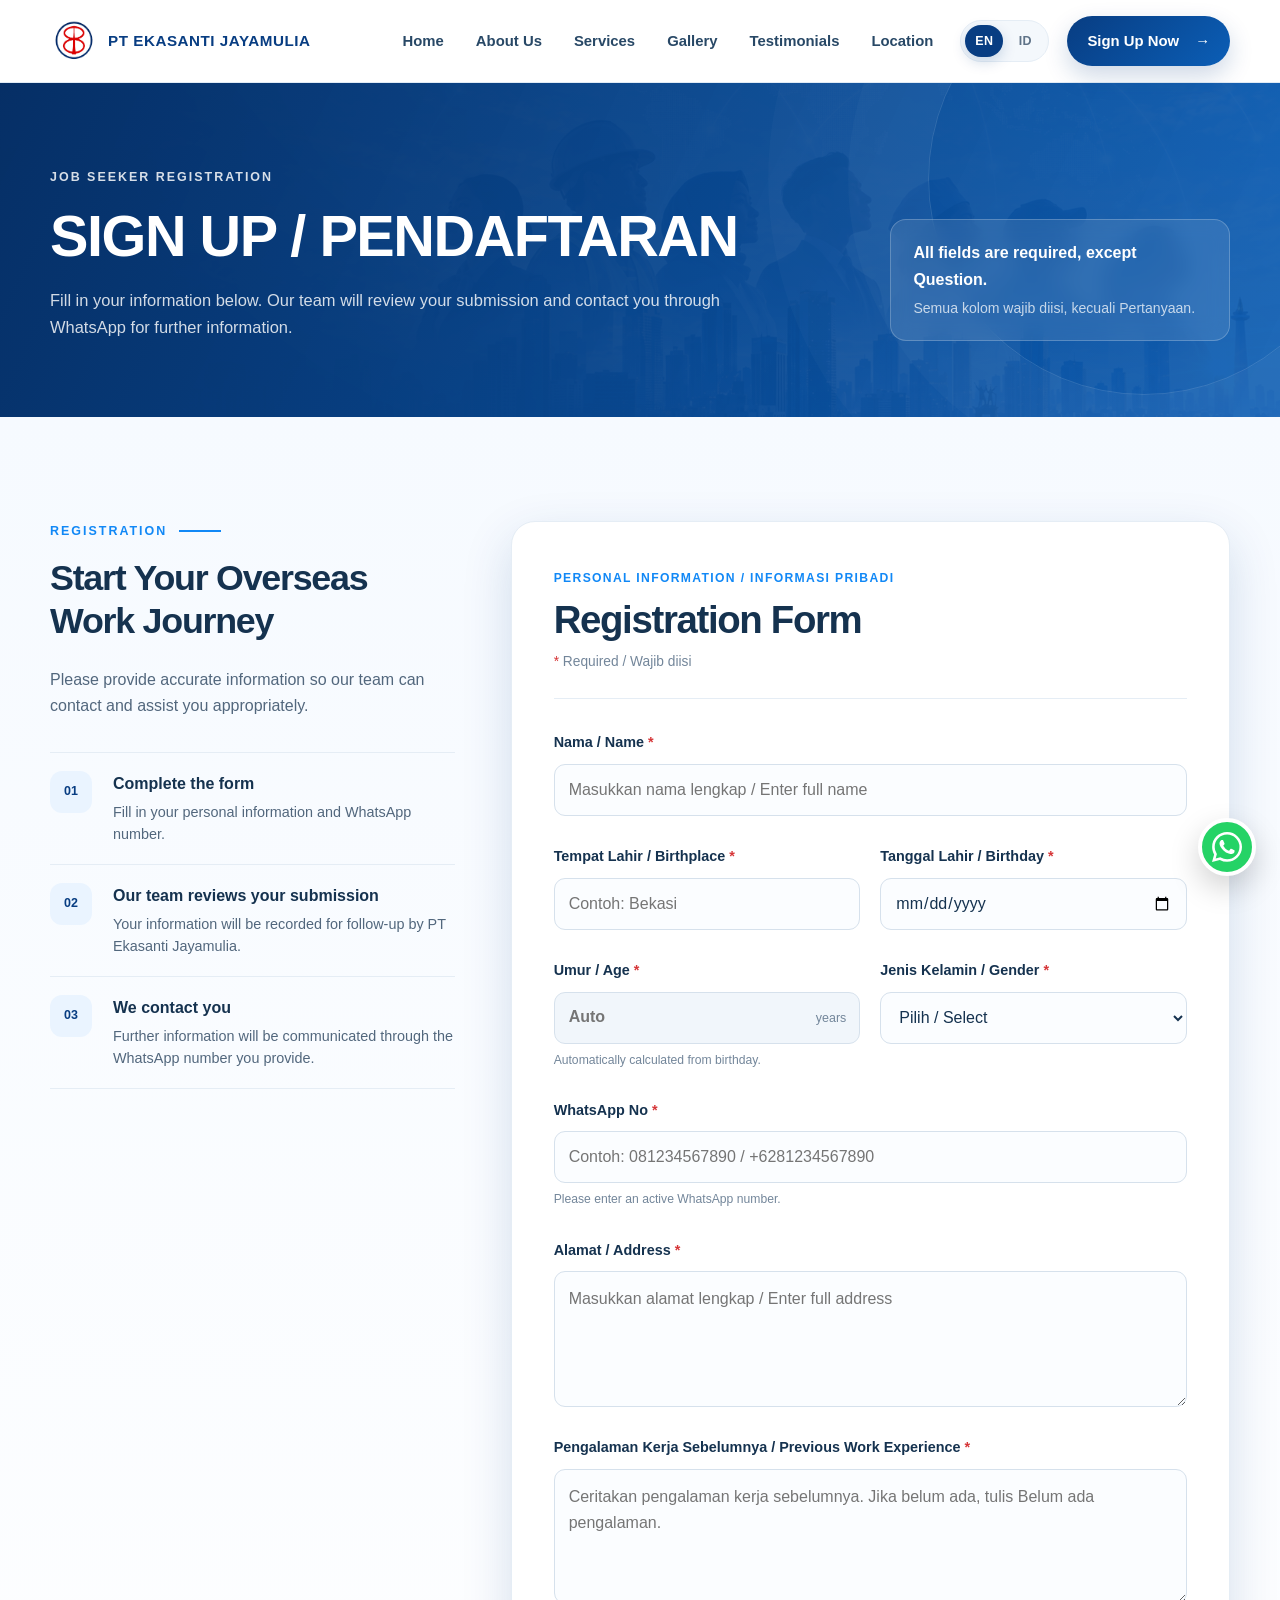
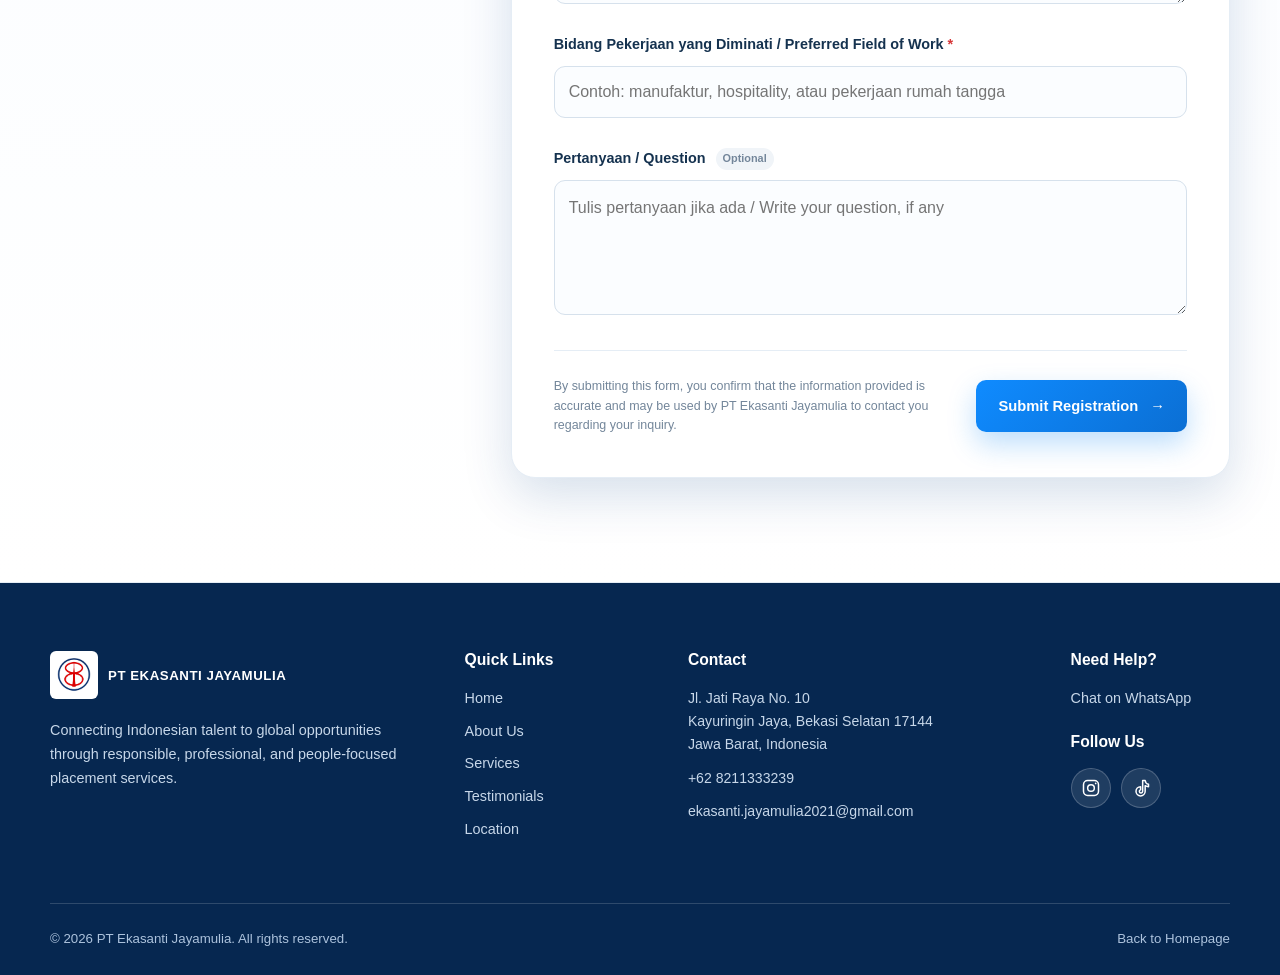
==== commit 1eee5585: "switcher" ====
--- a/signup.html
+++ b/signup.html
@@ -27,7 +27,7 @@
 <a href="index.html#gallery">Gallery</a>
 <a href="index.html#testimonials">Testimonials</a>
 <a href="index.html#location">Location</a>
-<a aria-current="page" class="nav-cta" href="#signup-form">Sign Up Now <span>→</span></a>
+<div aria-label="Language selector" class="language-switcher" role="group"><button aria-pressed="true" class="language-option active" data-lang="en" type="button">EN</button><button aria-pressed="false" class="language-option" data-lang="id" type="button">ID</button></div><a aria-current="page" class="nav-cta" href="#signup-form">Sign Up Now <span>→</span></a>
 </nav>
 </div>
 </header>
@@ -125,7 +125,6 @@
 <textarea aria-describedby="error-address" autocomplete="street-address" id="address" maxlength="2000" name="address" placeholder="Masukkan alamat lengkap / Enter full address" required="" rows="4"></textarea>
 <span class="field-error" data-error-for="address" id="error-address"></span>
 </div>
-
 <div class="form-field full-width">
 <label for="work-experience">Pengalaman Kerja Sebelumnya / Previous Work Experience <span class="required-mark">*</span></label>
 <textarea aria-describedby="error-work_experience" id="work-experience" maxlength="3000" name="work_experience" placeholder="Ceritakan pengalaman kerja sebelumnya. Jika belum ada, tulis Belum ada pengalaman." required="" rows="4"></textarea>
@@ -200,6 +199,6 @@
 <a aria-label="Chat with us on WhatsApp" class="floating-whatsapp" href="https://wa.me/628211333239?text=Hello%20PT%20Ekasanti%20Jayamulia%2C%20I%20need%20help%20with%20the%20registration%20form." rel="noopener" target="_blank">
 <svg aria-hidden="true" viewbox="0 0 24 24"><path d="M20.5 3.5A11.86 11.86 0 0 0 12.04 0C5.46 0 .1 5.35.1 11.93c0 2.1.55 4.16 1.6 5.97L0 24l6.26-1.64a11.9 11.9 0 0 0 5.78 1.47h.01C18.63 23.83 24 18.48 24 11.9c0-3.18-1.24-6.16-3.5-8.4ZM12.04 21.82a9.87 9.87 0 0 1-5.03-1.38l-.36-.21-3.72.98.99-3.62-.24-.37a9.84 9.84 0 0 1-1.52-5.29c0-5.46 4.45-9.9 9.91-9.9 2.65 0 5.13 1.03 7 2.9a9.84 9.84 0 0 1 2.9 7c-.02 5.46-4.47 9.9-9.93 9.9Zm5.43-7.42c-.3-.15-1.76-.87-2.03-.97-.27-.1-.47-.15-.67.15-.2.3-.77.97-.94 1.17-.17.2-.35.22-.65.07-.3-.15-1.25-.46-2.39-1.48a8.96 8.96 0 0 1-1.65-2.05c-.17-.3-.02-.46.13-.61.13-.13.3-.35.45-.52.15-.17.2-.3.3-.5.1-.2.05-.37-.03-.52-.07-.15-.67-1.62-.92-2.22-.24-.58-.49-.5-.67-.51h-.57c-.2 0-.52.07-.79.37-.27.3-1.04 1.02-1.04 2.49s1.07 2.89 1.22 3.09c.15.2 2.1 3.2 5.08 4.48.71.31 1.27.49 1.7.63.71.23 1.36.2 1.87.12.57-.08 1.76-.72 2.01-1.42.25-.7.25-1.3.17-1.42-.07-.13-.27-.2-.57-.35Z"></path></svg>
 </a>
-<script src="signup.js"></script>
+<script defer="True" src="language.js"></script><script src="signup.js"></script>
 <script defer="True" src="main.js"></script></body>
 </html>
--- a/style.css
+++ b/style.css
@@ -1849,3 +1849,42 @@
   .lightbox-next { grid-column: 2; grid-row: 2; justify-self: start; margin-left: 2px; }
   .lightbox-instructions { font-size: .7rem; }
 }
+
+
+/* Language switcher */
+.language-switcher {
+  display: inline-flex;
+  align-items: center;
+  gap: 3px;
+  margin-left: 8px;
+  padding: 4px;
+  border: 1px solid var(--line);
+  border-radius: 999px;
+  background: #f4f8fc;
+}
+.language-option {
+  min-width: 38px;
+  height: 32px;
+  padding: 0 9px;
+  border: 0;
+  border-radius: 999px;
+  color: #5f7388;
+  background: transparent;
+  cursor: pointer;
+  font-size: .78rem;
+  font-weight: 800;
+  letter-spacing: .04em;
+  transition: color .2s ease, background .2s ease, box-shadow .2s ease;
+}
+.language-option:hover { color: var(--navy); }
+.language-option.active {
+  color: #fff;
+  background: var(--navy);
+  box-shadow: 0 5px 14px rgba(8,61,130,.18);
+}
+@media (max-width: 1100px) {
+  .language-switcher {
+    width: fit-content;
+    margin: 8px 0 4px;
+  }
+}
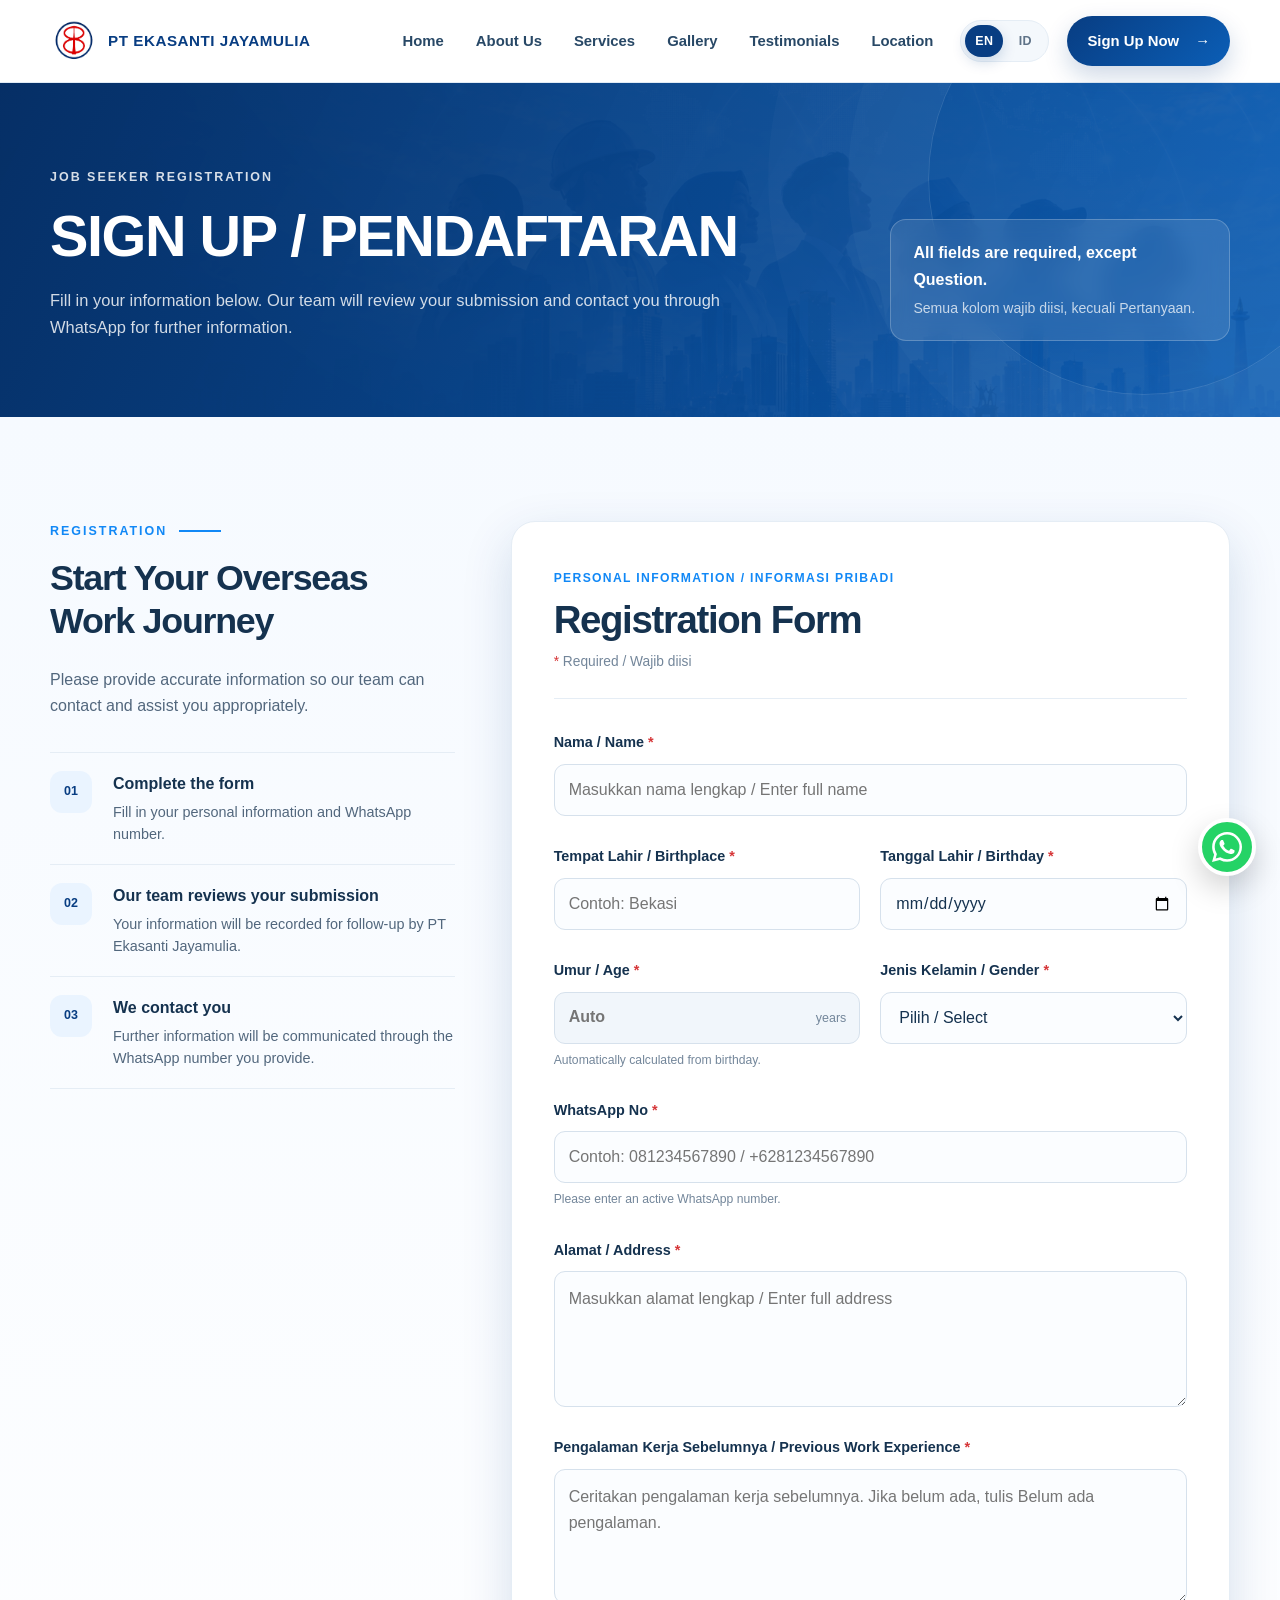
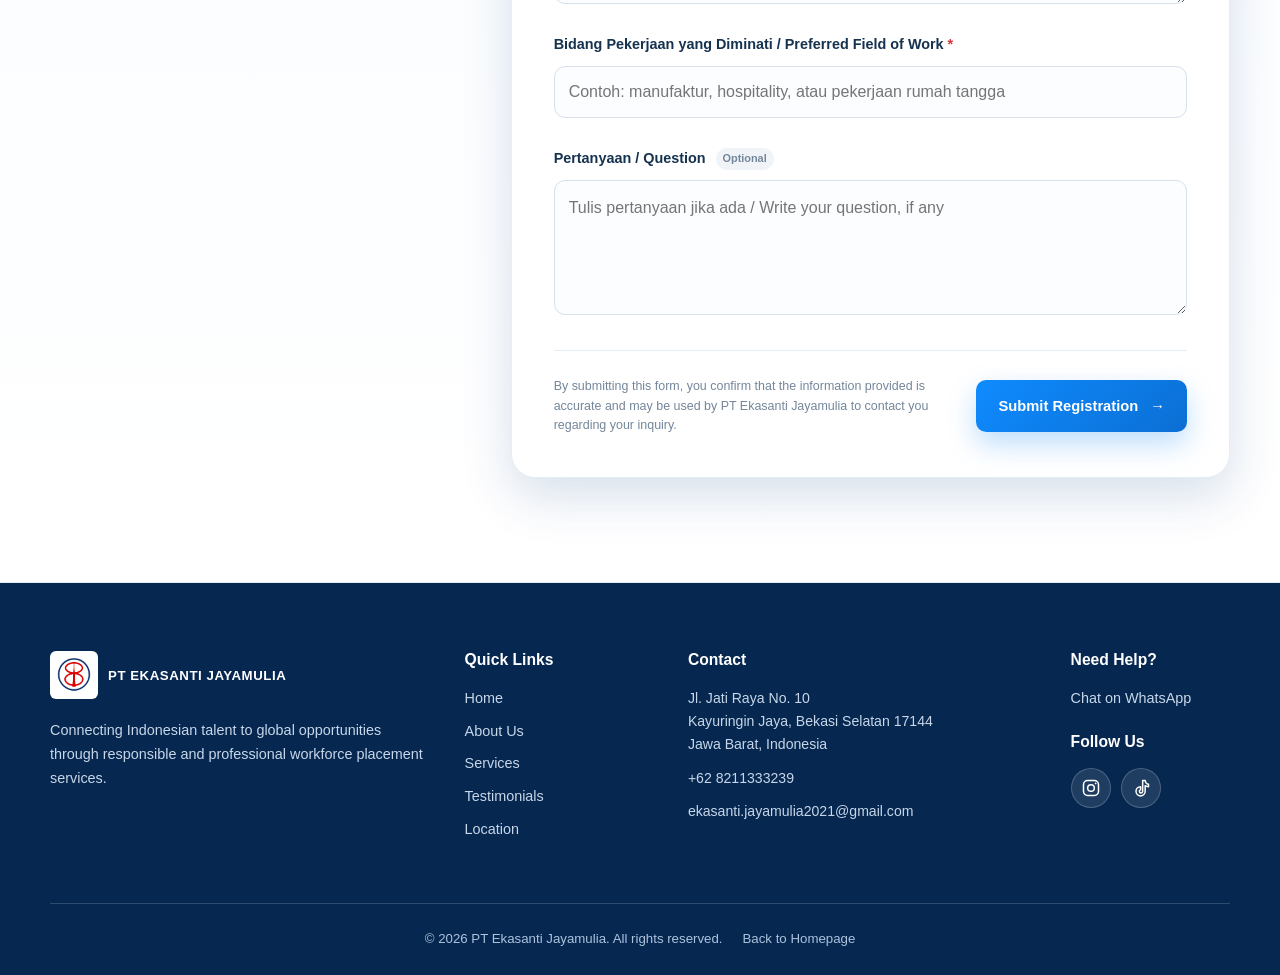
==== commit f2ca7995: "revamp lang" ====
--- a/signup.html
+++ b/signup.html
@@ -4,6 +4,8 @@
 <head>
 <meta charset="utf-8"/>
 <meta content="width=device-width, initial-scale=1.0" name="viewport"/>
+<meta name="robots" content="noindex, follow"/>
+<link rel="canonical" href="https://ptekasantijayamulia.com/signup.html"/>
 <meta content="Sign up for overseas job placement information with PT Ekasanti Jayamulia." name="description"/>
 <title>Sign Up | PT Ekasanti Jayamulia</title>
 <link href="style.css" rel="stylesheet"/>
@@ -163,7 +165,7 @@
 <img alt="PT Ekasanti Jayamulia logo" src="assets/logo.png"/>
 <span>PT EKASANTI JAYAMULIA</span>
 </a>
-<p>Connecting Indonesian talent to global opportunities through responsible, professional, and people-focused placement services.</p>
+<p>Connecting Indonesian talent to global opportunities through responsible and professional workforce placement services.</p>
 </div>
 <div class="footer-col">
 <h3>Quick Links</h3>
--- a/style.css
+++ b/style.css
@@ -1888,3 +1888,7 @@
     margin: 8px 0 4px;
   }
 }
+
+/* Centered copyright footer */
+.footer-bottom { justify-content: center; text-align: center; }
+@media (max-width: 760px) { .footer-bottom { align-items: center; } }
